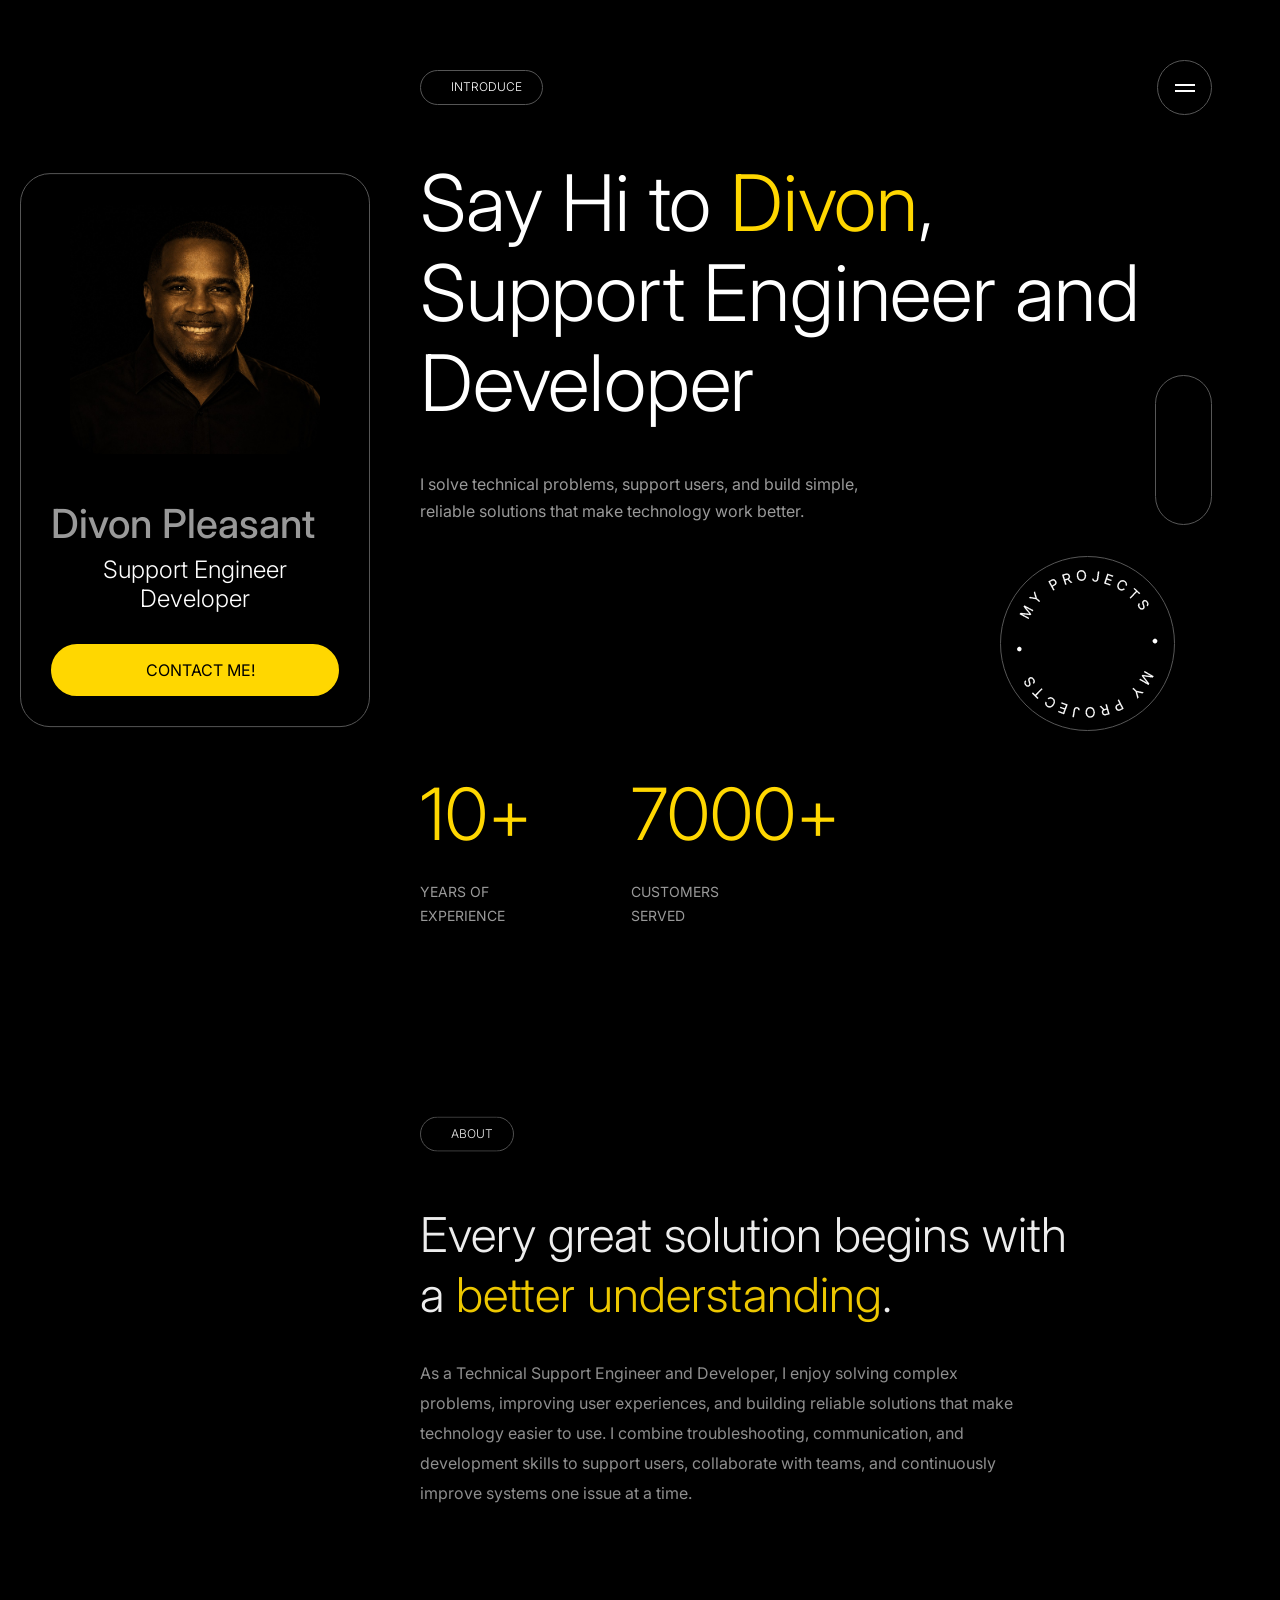
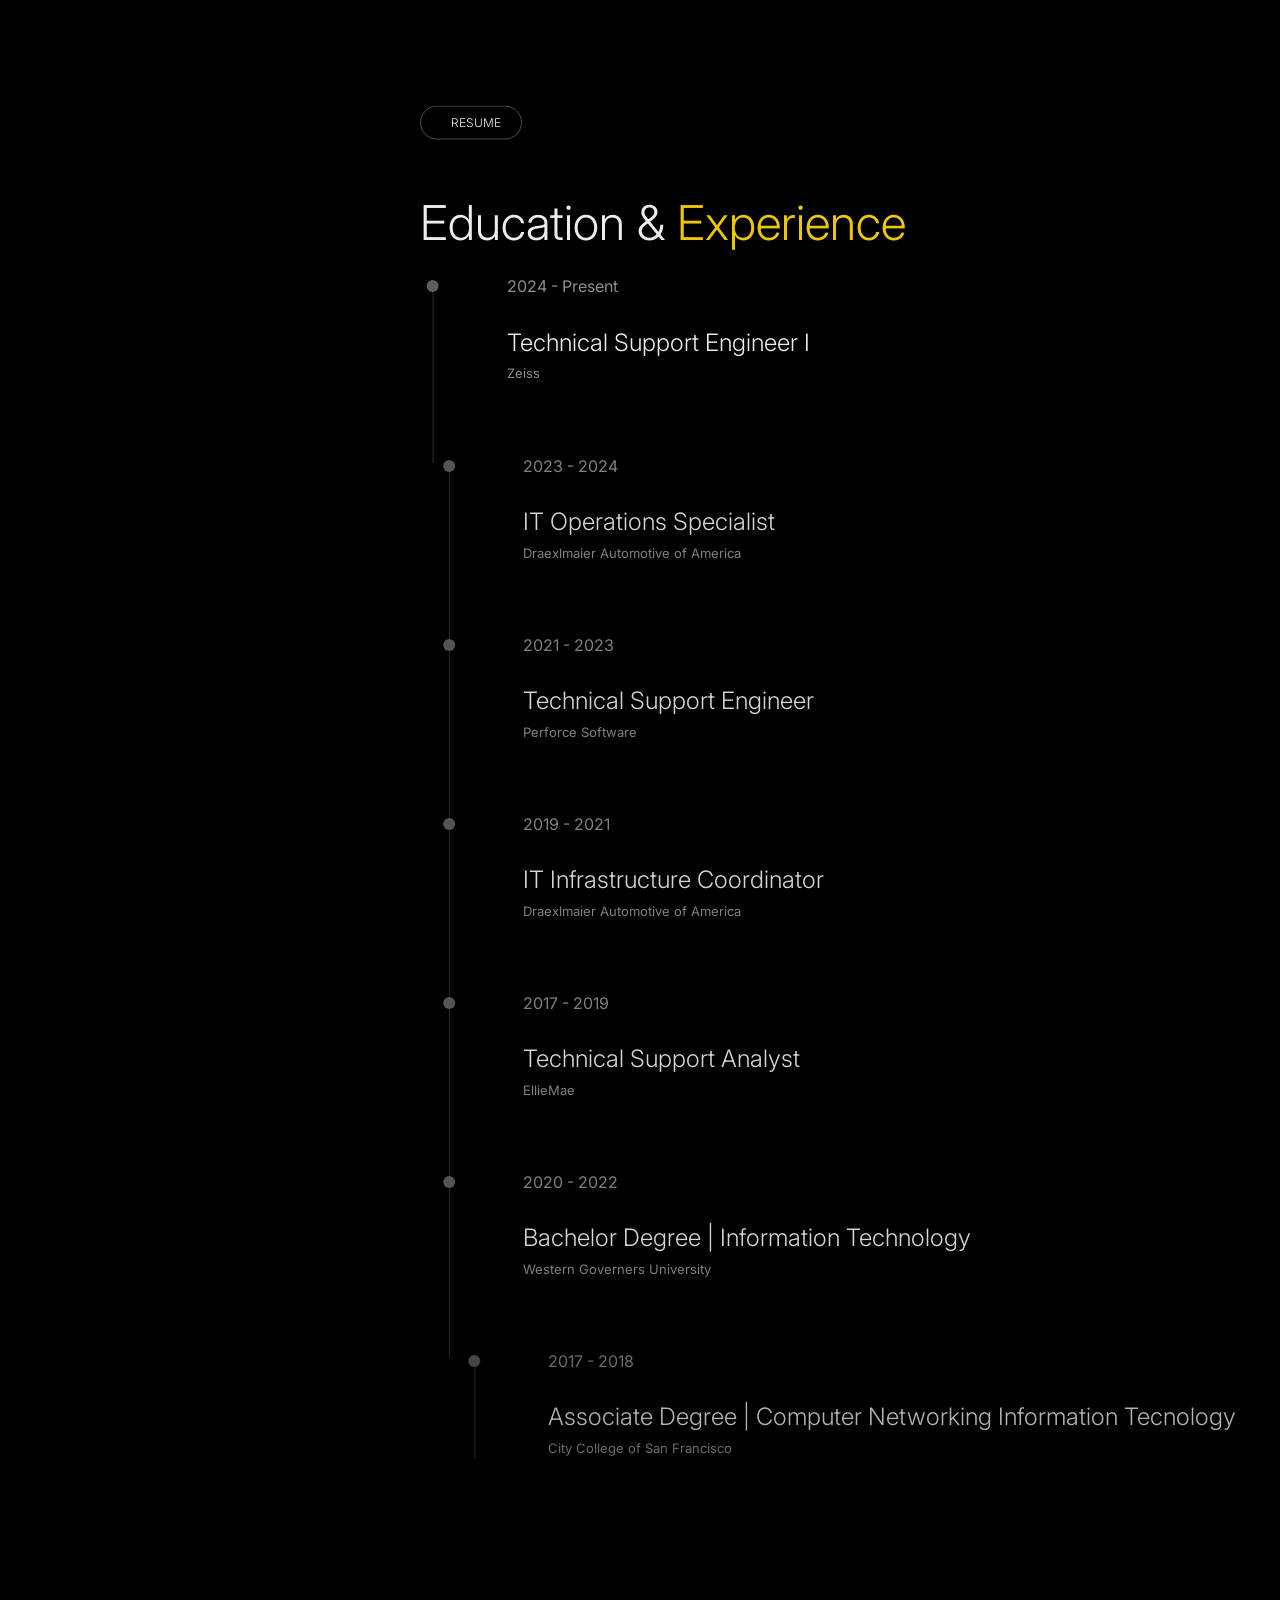
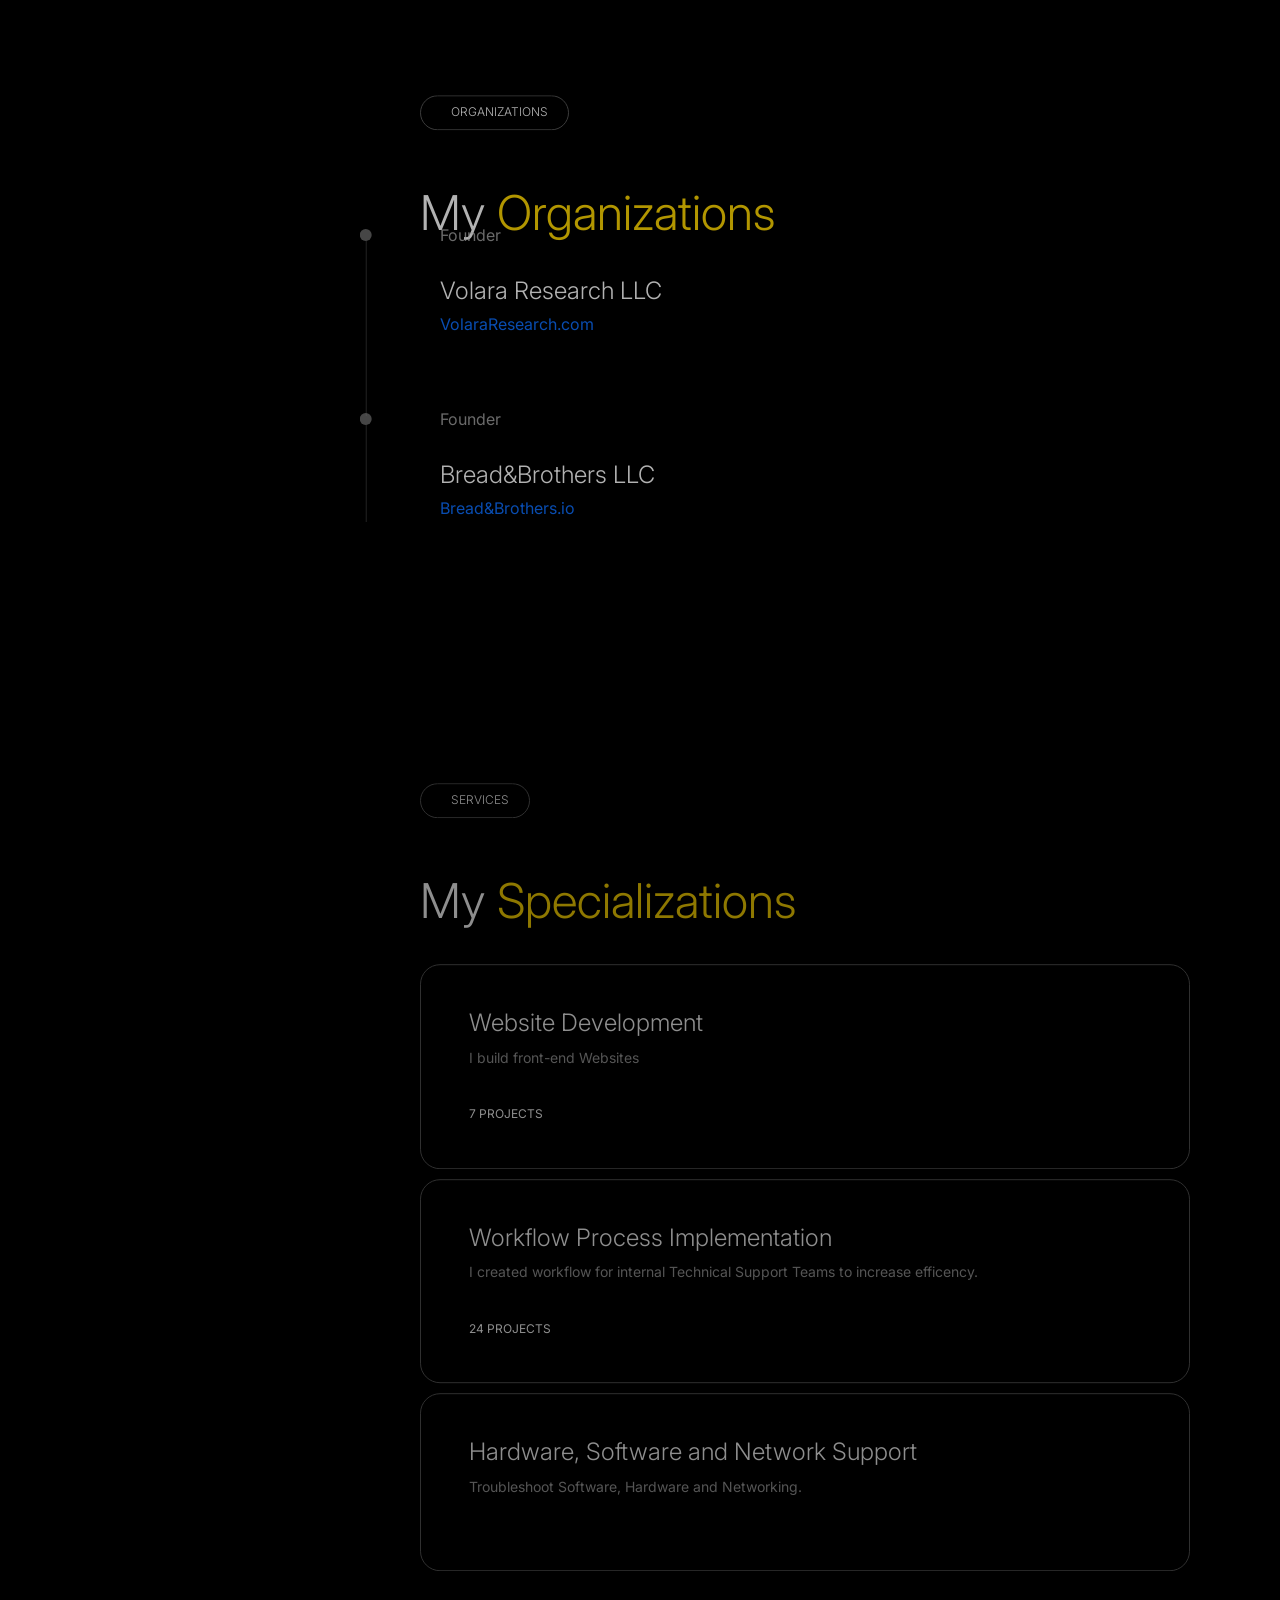
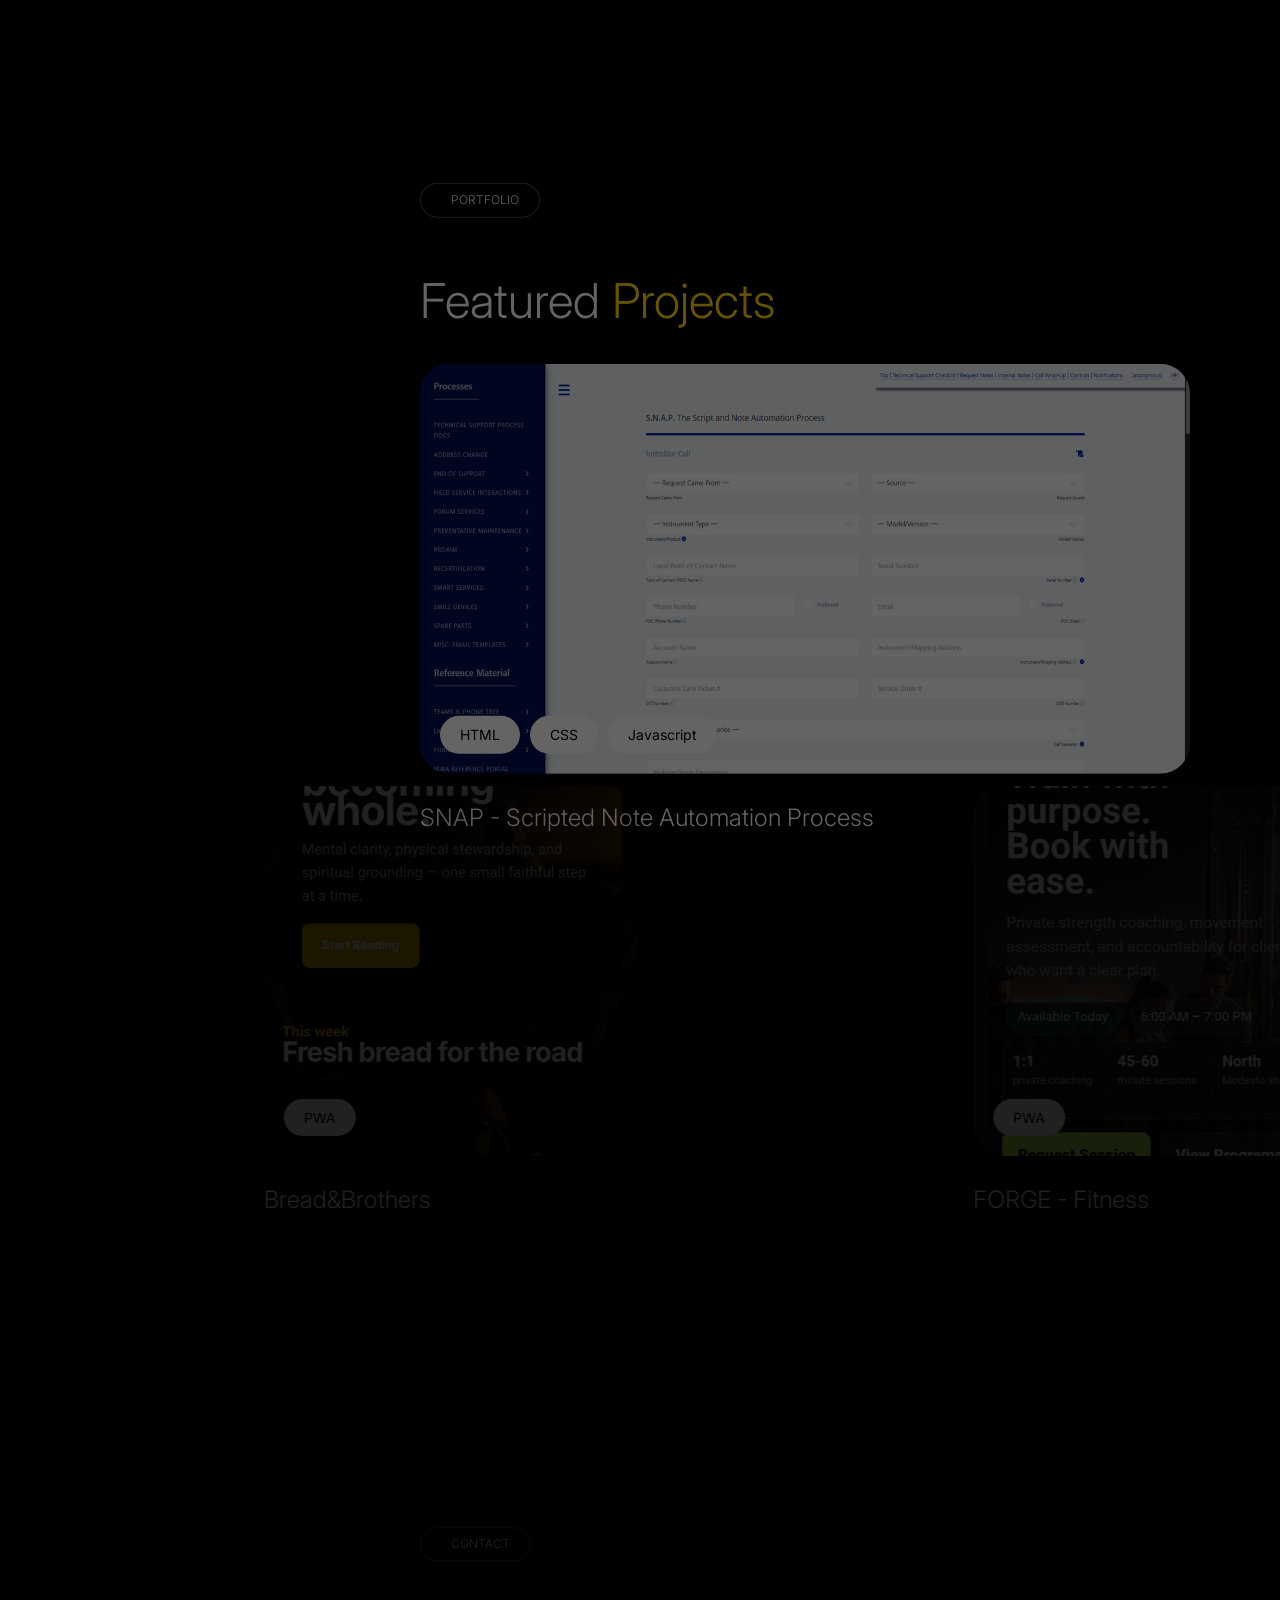
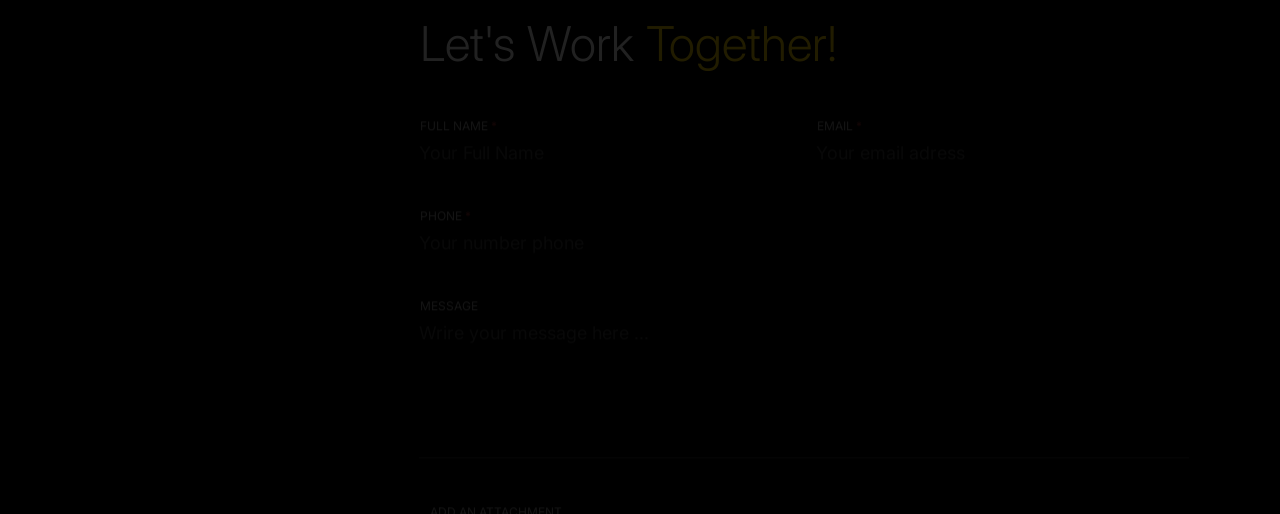
==== docs/index.html @ d5c80363 "intit2" ====
<!DOCTYPE html>
<html lang="en">
<head>
    <meta charset="UTF-8">
    <meta http-equiv="X-UA-Compatible" content="IE=edge">
    <meta name="viewport" content="width=device-width, initial-scale=1.0">
    <title>Divon Pleasant</title>

    <link rel="icon" type="image/x-icon" href="./assets/images/favicon.png">



    <!-- Font -->
    <link rel="preconnect" href="https://fonts.googleapis.com">
    <link rel="preconnect" href="https://fonts.gstatic.com" crossorigin>
    <link href="https://fonts.googleapis.com/css2?family=Inter:wght@100;200;300;400;500;600;700;800;900&display=swap" rel="stylesheet">

    <!-- Stylesheet -->
    <link rel="stylesheet" href="https://maxst.icons8.com/vue-static/landings/line-awesome/line-awesome/1.3.0/css/line-awesome.min.css">
    <link href="./assets/css/bootstrap.min.css" rel="stylesheet">
    <link rel="stylesheet" href="./assets/css/owl.carousel.min.css">
    <link rel="stylesheet" href="./assets/css/owl.theme.default.min.css">
    <link rel="stylesheet" href="./assets/css/animate.min.css">
    <link rel="stylesheet" href="./assets/css/smooth-scrollbar.css">
    <link rel="stylesheet" href="./assets/css/lightbox.min.css">

    <link rel="stylesheet" href="./assets/css/style.css">
    <link rel="stylesheet" href="./assets/css/responsive.css">

</head>
<body class="home1-page">

    <video class="body-overlay" muted autoplay loop>
        <source src="./assets/images/video1.mp4" type="video/mp4">
    </video>

    <!-- Preloader -->
    <div class="page-loader">
        <div class="bounceball"></div>
    </div>

    <span class="icon-menu">
        <span class="bar"></span>
        <span class="bar"></span>
    </span>

    <!-- Side Menu Bar -->
    <div class="responsive-sidebar-menu">
        <div class="overlay"></div>
        <div class="sidebar-menu-inner">
            <div class="menu-wrap">
                <p>Menu</p>
                <ul class="menu scroll-nav-responsive d-flex">
                    <li>
                        <a class="scroll-to" href="#home">
                            <i class="las la-home"></i> <span>Home</span>
                        </a>
                    </li>
                    <li>
                        <a class="scroll-to" href="#about">
                            <i class="lar la-user"></i> <span>About</span>
                        </a>
                    </li>
                    <li>
                        <a class="scroll-to" href="#resume">
                            <i class="las la-briefcase"></i> <span>Resume</span>
                        </a>
                    </li>
                    <li>
                        <a class="scroll-to" href="#services">
                            <i class="las la-stream"></i> <span>Services</span>
                        </a>
                    </li>
                    <!--
                    <li>
                        <a class="scroll-to" href="#skills">
                            <i class="las la-shapes"></i> <span>Skills</span>
                        </a>
                    </li>
                    -->
                    <li>
                        <a class="scroll-to" href="#portfolio">
                            <i class="las la-grip-vertical"></i> <span>Portfolios</span>
                        </a>
                    </li>
                    <!--
                    <li>
                        <a class="scroll-to" href="#testimonial">
                            <i class="lar la-comment"></i> <span>Testimonial</span>
                        </a>
                    </li>
                    -->
                    <li>
                        <a class="scroll-to" href="#contact">
                            <i class="las la-envelope"></i> <span>Contact</span>
                        </a>
                    </li>
                </ul>
            </div>
        </div>
    </div>

    <ul class="menu scroll-nav d-flex">
        <li>
            <a class="scroll-to" href="#home">
                <span>Home</span> <i class="las la-home"></i>
            </a>
        </li>
        <li>
            <a class="scroll-to" href="#about">
                <span>About</span> <i class="lar la-user"></i>
            </a>
        </li>
        <li>
            <a class="scroll-to" href="#resume">
                <span>Resume</span> <i class="las la-briefcase"></i>
            </a>
        </li>
        <li>
            <a class="scroll-to" href="#services">
                <span>Services</span> <i class="las la-stream"></i>
            </a>
        </li>
        <!--
        <li>
            <a class="scroll-to" href="#skills">
                <span>Skills</span> <i class="las la-shapes"></i>
            </a>
        </li>
        -->
        <li>
            <a class="scroll-to" href="#portfolio">
                <span>Portfolio</span> <i class="las la-grip-vertical"></i>
            </a>
        </li>
        <!--
        <li>
            <a class="scroll-to" href="#testimonial">
                <span>Testimonial</span> <i class="lar la-comment"></i>
            </a>
        </li>
        -->
        <li>
            <a class="scroll-to" href="#contact">
                <span>Contact</span> <i class="las la-envelope"></i>
            </a>
        </li>
    </ul>

    <div class="left-sidebar">
        <img class="me" src="./assets/images/propic.jpg" alt="Me">
        <h1 class="email">Divon Pleasant</h1>
        <h2 class="address">Support Engineer<br> Developer</h2>
        <a href="#contact" class="theme-btn">
            <i class="las la-envelope"></i> Contact Me!
        </a>
    </div>
    <!-- Main Section -->
    <main class="drake-main">
        <div id="smooth-wrapper">
            <div id="smooth-content">

                <div class="left-sidebar">
                    <img class="me" src="./assets/images/propic.jpg" alt="Me">
                    <h2 class="email">Divon Pleasant</h2>
                    <h2 class="address">Support Engineer & Developer</h2>
                    <a href="#contact" class="theme-btn">
                        <i class="las la-envelope"></i> Contact Me!
                    </a>
                </div>

                <!-- Hero Section -->
                <section class="hero-section page-section scroll-to-page" id="home">

                    <div class="custom-container">
                        <div class="hero-content content-width">
                            <div class="section-header">
                                <h4 class="subtitle scroll-animation" data-animation="fade_from_bottom">
                                    <i class="las la-home"></i> Introduce
                                </h4>
                                <h1 class="scroll-animation" data-animation="fade_from_bottom">Say Hi to <span>Divon</span>, Support Engineer and Developer</h1>
                            </div>
                            <p class="scroll-animation" data-animation="fade_from_bottom">I solve technical problems, support users, and build simple, reliable solutions that make technology work better.</p>
                            <a href="#portfolio" 
                                class="go-to-project-btn scroll-to scroll-animation" 
                                data-animation="rotate_up">
                                <img src="./assets/images/round-text.png" alt="Rounded Text">
                                <i class="las la-arrow-down"></i>
                            </a>
        
                            <div class="facts d-flex">
                                <div class="left scroll-animation" data-animation="fade_from_left">
                                    <h1>10+</h1>
                                    <p>Years of <br>Experience</p>
                                </div>
                                <div class="right scroll-animation" data-animation="fade_from_right">
                                    <h1>7000+</h1>
                                    <p>Customers <br>Served</p>
                                </div>
                            </div>
                        </div>
                    </div>
                </section>
        
                <!-- About Section -->
                <section class="about-area page-section scroll-to-page" id="about">
                    <div class="custom-container">
                        <div class="about-content content-width">
                            <div class="section-header">
                                <h4 class="subtitle scroll-animation" data-animation="fade_from_bottom">
                                    <i class="lar la-user"></i> About
                                </h4>
                                <h1 class="scroll-animation" data-animation="fade_from_bottom">Every great solution begins with <br> a <span>better understanding</span>.</h1>
                            </div>
                            <p class="scroll-animation" data-animation="fade_from_bottom">As a Technical Support Engineer and Developer, I enjoy solving complex problems, improving user experiences, and building reliable solutions that make technology easier to use.
                                 I combine troubleshooting, communication, and development skills to support users, collaborate with teams, and continuously improve systems one issue at a time.</p>
                        </div>
                    </div>
                </section>
        
                <!-- Resume Section -->
                <section class="resume-area page-section scroll-to-page" id="resume">
                    <div class="custom-container">
                        <div class="resume-content content-width">
                            <div class="section-header">
                                <h4 class="subtitle scroll-animation" data-animation="fade_from_bottom">
                                    <i class="las la-briefcase"></i> Resume
                                </h4>
                                <h1 class="scroll-animation" data-animation="fade_from_bottom">Education & <span>Experience</span></h1>
                            </div>
        
                            <div class="resume-timeline">
                                <div class="item scroll-animation" data-animation="fade_from_right">
                                    <span class="date">2024 - Present</span>
                                    <h2>Technical Support Engineer I</h2>
                                    <p>Zeiss</p>

                                </div>
                                <div class="item scroll-animation" data-animation="fade_from_right">
                                    <span class="date">2023 - 2024</span>
                                    <h2>IT Operations Specialist</h2>
                                    <p>Draexlmaier Automotive of America</p>
                                </div>
                                <div class="item scroll-animation" data-animation="fade_from_right">
                                    <span class="date">2021 - 2023</span>
                                    <h2>Technical Support Engineer</h2>
                                    <p>Perforce Software</p>
                                </div>
                                <div class="item scroll-animation" data-animation="fade_from_right">
                                    <span class="date">2019 - 2021</span>
                                    <h2>IT Infrastructure Coordinator</h2>
                                    <p>Draexlmaier Automotive of America</p>
                                </div>
                                <div class="item scroll-animation" data-animation="fade_from_right">
                                    <span class="date">2017 - 2019</span>
                                    <h2>Technical Support Analyst</h2>
                                    <p>EllieMae</p>
                                </div>
                                <div class="item scroll-animation" data-animation="fade_from_right">
                                    <span class="date">2020 - 2022</span>
                                    <h2>Bachelor Degree | Information Technology</h2>
                                    <p>Western Governers University</p>
                                </div>
                                 <div class="item scroll-animation" data-animation="fade_from_right">
                                    <span class="date">2017 - 2018</span>
                                    <h2>Associate Degree | Computer Networking Information Tecnology</h2>
                                    <p>City College of San Francisco</p>
                                </div>
                            </div>
        
                        </div>
                    </div>
                </section>

                <section class="resume-area page-section scroll-to-page" id="resume">
                    <div class="custom-container">
                        <div class="resume-content content-width">
                            <div class="section-header">
                                <h4 class="subtitle scroll-animation" data-animation="fade_from_bottom">
                                    <i class="las la-briefcase"></i> Organizations
                                </h4>
                                <h1 class="scroll-animation" data-animation="fade_from_bottom">My <span>Organizations</span></h1>
                            </div>
        
                            <div class="resume-timeline">
                                <div class="item scroll-animation" data-animation="fade_from_left">
                                    <span class="date">Founder</span>
                                    <h2>Volara Research LLC</h2>
                                    <a href="volararesearch.com">VolaraResearch.com</a>

                                </div>
                                <div class="item scroll-animation" data-animation="fade_from_left">
                                    <span class="date">Founder</span>
                                    <h2>Bread&Brothers LLC</h2>
                                    <a href="breadandbrothers.io">Bread&Brothers.io</a>
                                </div>
                            </div>
        
                        </div>
                    </div>
                </section>
        
                <!-- Services Section -->
                <section class="services-area page-section scroll-to-page" id="services">
                    <div class="custom-container">
                        <div class="services-content content-width">
                            <div class="section-header">
                                <h4 class="subtitle scroll-animation" data-animation="fade_from_bottom">
                                    <i class="las la-stream"></i> Services
                                </h4>
                                <h1 class="scroll-animation" data-animation="fade_from_bottom">My <span>Specializations</span></h1>
                            </div>
        
                            <div class="services-items">
                                <div class="service-item scroll-animation" data-animation="fade_from_bottom">
                                    <i class="las la-code"></i>
                                    <h2>Website Development</h2>
                                    <p>I build front-end Websites</p>
                                    <span class="projects">7 Projects</span>
                                </div>
                                <div class="service-item scroll-animation" data-animation="fade_from_bottom">
                                    <i class="las la-bezier-curve"></i>
                                    <h2>Workflow Process Implementation</h2>
                                    <p>I created workflow for internal Technical Support Teams to increase efficency.</p>
                                    <span class="projects">24 Projects</span>
                                </div>
                                <div class="service-item scroll-animation" data-animation="fade_from_bottom">
                                    <i class="las la-bezier-curve"></i>
                                    <h2>Hardware, Software and Network Support</h2>
                                    <p>Troubleshoot Software, Hardware and Networking.</p>
                                </div>
                            </div>
        
                        </div>
                    </div>
                </section>
        
                <!-- Skills Section -->
                 <!--
                <section class="skills-area page-section scroll-to-page" id="skills">
                    <div class="custom-container">
                        <div class="skills-content content-width">
                            <div class="section-header">
                                <h4 class="subtitle scroll-animation" data-animation="fade_from_bottom">
                                    <i class="las la-shapes"></i> my skills
                                </h4>
                                <h1 class="scroll-animation" data-animation="fade_from_bottom">My <span>Advantages</span></h1>
                            </div>
        
                            <div class="row skills text-center">
                                <div class="col-md-3 scroll-animation" data-animation="fade_from_left">
                                    <div class="skill">
                                        <div class="skill-inner">
                                            <img src="./assets/images/figma.png" alt="Figma">
                                            <h1 class="percent">92%</h1>
                                        </div>
                                        <p class="name">Figma</p>
                                    </div>
                                </div>
                                <div class="col-md-3 scroll-animation" data-animation="fade_from_bottom">
                                    <div class="skill">
                                        <div class="skill-inner">
                                            <img src="./assets/images/framer.png" alt="Framer">
                                            <h1 class="percent">85%</h1>
                                        </div>
                                        <p class="name">Framer</p>
                                    </div>
                                </div>
                                <div class="col-md-3 scroll-animation" data-animation="fade_from_top">
                                    <div class="skill">
                                        <div class="skill-inner">
                                            <img src="./assets/images/webflow.png" alt="Webflow">
                                            <h1 class="percent">80%</h1>
                                        </div>
                                        <p class="name">Webflow</p>
                                    </div>
                                </div>
                                <div class="col-md-3 scroll-animation" data-animation="fade_from_right">
                                    <div class="skill">
                                        <div class="skill-inner">
                                            <img src="./assets/images/react.png" alt="React">
                                            <h1 class="percent">90%</h1>
                                        </div>
                                        <p class="name">React</p>
                                    </div>
                                </div>
                                <div class="col-md-3 scroll-animation" data-animation="fade_from_left">
                                    <div class="skill">
                                        <div class="skill-inner">
                                            <img src="./assets/images/wordpress.png" alt="WordPress">
                                            <h1 class="percent">86%</h1>
                                        </div>
                                        <p class="name">WordPress</p>
                                    </div>
                                </div>
                                <div class="col-md-3 scroll-animation" data-animation="fade_from_bottom">
                                    <div class="skill">
                                        <div class="skill-inner">
                                            <img src="./assets/images/laravel.png" alt="Laravel/PHP">
                                            <h1 class="percent">70%</h1>
                                        </div>
                                        <p class="name">Laravel/PHP</p>
                                    </div>
                                </div>
                            </div>
        
                        </div>
                    </div>
                </section>

                -->
        
                <!-- Portfolio Section -->
                <section class="portfolio-area page-section scroll-to-page" id="portfolio">
                    <div class="custom-container">
                        <div class="portfolio-content content-width">
                            <div class="section-header">
                                <h4 class="subtitle scroll-animation" data-animation="fade_from_bottom">
                                    <i class="las la-grip-vertical"></i> portfolio
                                </h4>
                                <h1 class="scroll-animation" data-animation="fade_from_bottom">Featured <span>Projects</span></h1>
                            </div>
        
                            <div class="row portfolio-items">
                                <div class="col-md-12 scroll-animation" data-animation="fade_from_bottom">
                                    <div class="portfolio-item portfolio-full">
                                        <div class="portfolio-item-inner">
                                            <a href="./assets/images/portfolio1.jpg" data-lightbox="example-1">
                                                <img src="./assets/images/portfolio1.jpg" alt="Portfolio">
                                            </a>
        
                                            <ul class="portfolio-categories">
                                                <li>
                                                    <a href="">HTML</a>
                                                </li>
                                                <li>
                                                    <a href="">CSS</a>
                                                </li>
                                                <li>
                                                    <a href="">Javascript</a>
                                                </li>
                                            </ul>
                                        </div>
                                        <h2><a href="">SNAP - Scripted Note Automation Process</a></h2>
                                    </div>
                                </div>
        
                                <div class="col-md-6 scroll-animation" data-animation="fade_from_left">
                                    <div class="portfolio-item portfolio-half">
                                        <div class="portfolio-item-inner">
                                            <a href="./assets/images/portfolio2.jpg" data-lightbox="example-1">
                                                <img src="./assets/images/portfolio2.jpg" alt="Portfolio">
                                            </a>

                                            <img src="./assets/images/portfolio2.jpg" alt="Portfolio">
        
                                            <ul class="portfolio-categories">
                                                <li>
                                                    <a href="">PWA</a>
                                                </li>
                                            </ul>
                                        </div>
                                        <h2><a href="">Bread&Brothers</a></h2>
                                    </div>
                                </div>
        
                                <div class="col-md-6 scroll-animation" data-animation="fade_from_right">
                                    <div class="portfolio-item portfolio-half">
                                        <div class="portfolio-item-inner">
                                            <a href="./assets/images/portfolio3.jpg" data-lightbox="example-1">
                                                <img src="./assets/images/portfolio3.jpg" alt="Portfolio">
                                            </a>
        
                                            <ul class="portfolio-categories">
                                                <li>
                                                    <a href="">PWA</a>
                                                </li>
                                            </ul>
                                        </div>
                                        <h2><a href="">FORGE - Fitness</a></h2>
                                    </div>
                                </div>
        
                                
                            </div>
        
                        </div>
                    </div>
                </section>
                
                <!-- Testimonial Section -->
                 <!--
                <section class="testimonial-area page-section scroll-to-page" id="testimonial">
                    <div class="custom-container">
                        <div class="testimonial-content content-width">
                            <div class="section-header">
                                <h4 class="subtitle scroll-animation" data-animation="fade_from_bottom">
                                    <i class="lar la-comment"></i> testimonial
                                </h4>
                                <h1 class="scroll-animation" data-animation="fade_from_bottom">Trusted by <span>Hundered Clients</span></h1>
                            </div>
        
                            <div class="testimonial-slider-wrap scroll-animation" data-animation="fade_from_bottom">
                                <div class="owl-carousel testimonial-slider owl-theme">
                                    <div class="testimonial-item">
                                        <div class="testimonial-item-inner">
                                            <div class="author d-flex align-items-center">
                                                <img src="./assets/images/testimonial-1.jpg" alt="portfolio">
                                                <div class="right">
                                                    <h3>Paublo Dybala</h3>
                                                    <p class="designation">CEO of <span>IBM Global</span></p>
                                                </div>
                                            </div>
                                            <p>“Drake - A Developer with the creativity, professional and 
                                                master of code. Much more than what i'm expect. 
                                                High quality product & flexiable price. Recommended!.”</p>
        
                                            <a href="" class="project-btn">Project</a>
                                        </div>
                                    </div>
                                    <div class="testimonial-item">
                                        <div class="testimonial-item-inner">
                                            <div class="author d-flex align-items-center">
                                                <img src="./assets/images/testimonial-2.jpg" alt="portfolio">
                                                <div class="right">
                                                    <h3>Christina Morillo</h3>
                                                    <p class="designation">Product Management of <span>Invision App Inc</span></p>
                                                </div>
                                            </div>
                                            <p>“Drake was a real pleasure to work with and we look 
                                                forward to working with him again. He's definitely the kind of 
                                                designer that you can trust with any project from A-Z.”</p>
        
                                            <a href="" class="project-btn">Project</a>
                                        </div>
                                    </div>
                                    <div class="testimonial-item">
                                        <div class="testimonial-item-inner">
                                            <div class="author d-flex align-items-center">
                                                <img src="./assets/images/testimonial-3.jpg" alt="portfolio">
                                                <div class="right">
                                                    <h3>Phil Foden</h3>
                                                    <p class="designation">Director of <span>Envato LLC</span></p>
                                                </div>
                                            </div>
                                            <p>“Extremely profressional and fast service!. Drake is a master
                                                of code and he also very creative. We done 3 projects with
                                                him and certain will continue.”</p>
        
                                            <a href="" class="project-btn">Project</a>
                                        </div>
                                    </div>
                                </div>
                                <div class="testimonial-footer-nav">
                                    <div class="testimonial-nav d-flex align-items-center">
                                        <button class="prev"><i class="las la-angle-left"></i></button>
                                        <div id="testimonial-slide-count"></div>
                                        <button class="next"><i class="las la-angle-right"></i></button>
                                    </div>
                                </div>
                            </div>
        
                            <div class="clients-logos">
                                <h4 class="scroll-animation" data-animation="fade_from_bottom">work with 60+ brands worldwide</h4>
                                <div class="row align-items-center">
                                    <div class="col-md-3 scroll-animation" data-animation="fade_from_left">
                                        <img src="./assets/images/client-1.png" alt="client">
                                    </div>
                                    <div class="col-md-3 scroll-animation" data-animation="fade_from_bottom">
                                        <img src="./assets/images/client-2.png" alt="client">
                                    </div>
                                    <div class="col-md-3 scroll-animation" data-animation="fade_from_top">
                                        <img src="./assets/images/client-3.png" alt="client">
                                    </div>
                                    <div class="col-md-3 scroll-animation" data-animation="fade_from_right">
                                        <img src="./assets/images/client-4.png" alt="client">
                                    </div>
                                    <div class="col-md-3 scroll-animation" data-animation="fade_from_left">
                                        <img src="./assets/images/client-5.png" alt="client">
                                    </div>
                                    <div class="col-md-3 scroll-animation" data-animation="fade_from_bottom">
                                        <img src="./assets/images/client-6.png" alt="client">
                                    </div>
                                    <div class="col-md-3 scroll-animation" data-animation="fade_from_top">
                                        <img src="./assets/images/client-7.png" alt="client">
                                    </div>
                                    <div class="col-md-3 scroll-animation" data-animation="fade_from_right">
                                        <img src="./assets/images/client-8.png" alt="client">
                                    </div>
                                </div>
                            </div>
        
                        </div>
                    </div>
                </section>
        
                <!-- Pricing Section -->
                 <!--
                <section class="pricing-area page-section scroll-to-page" id="pricing">
                    <div class="custom-container">
                        <div class="pricing-content content-width">
                            <div class="section-header">
                                <h4 class="subtitle scroll-animation" data-animation="fade_from_bottom">
                                    <i class="las la-dollar-sign"></i> pricing
                                </h4>
                                <h1 class="scroll-animation" data-animation="fade_from_bottom">My <span>Pricing</span></h1>
                            </div>
        
                            <div class="pricing-table-items">
                                <div class="row">
                                    <div class="col-md-6 scroll-animation" data-animation="fade_from_left">
                                        <div class="pricing-table">
                                            <div class="pricing-table-header">
                                                <div class="top d-flex justify-content-between align-items-start">
                                                    <h4>basic</h4>
                                                    <p class="text-right">Have design ready to build?<br>
                                                        or small budget</p>
                                                </div>
                                                <h1>$69 <span>/ hour</span></h1>
                                            </div>
                                            <ul class="feature-lists">
                                                <li>Need your wireframe</li>
                                                <li>Design with Figma, Framer</li>
                                                <li>Implement with Webflow, React, WordPress, Laravel/PHP</li>
                                                <li>Remote/Online</li>
                                                <li>Work in business days, no weekend.</li>
                                                <li>Support 6 months</li>
                                            </ul>
                                            <a href="" class="theme-btn">pick this package</a>
                                        </div>
                                    </div>
                                    <div class="col-md-6 scroll-animation" data-animation="fade_from_right">
                                        <div class="pricing-table">
                                            <div class="pricing-table-header">
                                                <div class="top d-flex justify-content-between align-items-start">
                                                    <h4>premium</h4>
                                                    <p class="text-right">Not have any design?<br>
                                                        Leave its for me</p>
                                                </div>
                                                <h1>$129 <span>/ hour</span></h1>
                                            </div>
                                            <ul class="feature-lists">
                                                <li>Don't need wireframe or anything</li>
                                                <li>Design with Figma, Framer from scratch</li>
                                                <li>Implement with Webflow, React, WordPress, Laravel/PHP</li>
                                                <li>Remote/Online</li>
                                                <li>Work with both weekend</li>
                                                <li>Support 12 months</li>
                                                <li>Your project alway be priority</li>
                                                <li>Customer care gifts</li>
                                            </ul>
                                            <a href="" class="theme-btn">pick this package</a>
                                        </div>
                                    </div>
                                </div>
                                <p class="info scroll-animation" data-animation="fade_from_bottom">
                                    Don't find any package match with your plan!<br>
                                    Want to setup a new tailor-made package for only you?. <a href="">Contact Us</a>
                                </p>
                            </div>
        
                        </div>
                    </div>
                </section>
                -->
                <!-- Contact Section -->
                <section class="contact-area page-section scroll-content" id="contact">
                    <div class="custom-container">
                        <div class="contact-content content-width">
                            <div class="section-header">
                                <h4 class="subtitle scroll-animation" data-animation="fade_from_bottom">
                                    <i class="las la-dollar-sign"></i> contact
                                </h4>
                                <h1 class="scroll-animation" data-animation="fade_from_bottom">Let's Work <span>Together!</span></h1>
                            </div>
                            <p id="required-msg">* Marked fields are required to fill.</p>

                            <form class="contact-form scroll-animation" data-animation="fade_from_bottom" method="POST" action="mailer.php">
                                <div class="alert alert-success messenger-box-contact__msg" style="display: none" role="alert">
                                    Your message was sent successfully.
                                </div>
                                <div class="row">
                                    <div class="col-md-6">
                                        <div class="input-group">
                                            <label for="full-name">full Name <sup>*</sup></label>
                                            <input type="text" name="full-name" id="full-name" placeholder="Your Full Name">
                                        </div>
                                    </div>
                                    <div class="col-md-6">
                                        <div class="input-group">
                                            <label for="email">Email <sup>*</sup></label>
                                            <input type="email" name="email" id="email" placeholder="Your email adress">
                                        </div>
                                    </div>
                                    <div class="col-md-6">
                                        <div class="input-group">
                                            <label for="phone-number">phone <sup>*</sup></label>
                                            <input type="text" name="phone-number" id="phone-number" placeholder="Your number phone">
                                        </div>
                                    </div>
                                    <div class="col-md-12">
                                        <div class="input-group">
                                            <label for="message">message</label>
                                            <textarea name="message" id="message" placeholder="Wrire your message here ..."></textarea>
                                        </div>
                                    </div>
                                    <div class="col-md-12">
                                        <div class="input-group upload-attachment">
                                            <div>
                                                <label for="upload-attachment">
                                                    <i class="las la-cloud-upload-alt"></i> add an attachment
                                                    <input type="file" name="file" id="upload-attachment">
                                                </label>
                                                
                                            </div>
                                            
                                        </div>
                                    </div>
                                    <div class="col-md-12">
                                        <div class="input-group submit-btn-wrap">
                                            <button class="theme-btn" name="submit" type="submit" id="submit-form">send message</button>
                                        </div>
                                    </div>
                                </div>
                            </form>

                        </div>
                    </div>
                </section>
            </div>
        </div>
    </main>
    

    <script src="./assets/js/jquery.js"></script>
    <script src="./assets/js/bootstrap.bundle.min.js"></script>
    <script src="./assets/js/owl.carousel.js"></script>
    <script src="./assets/js/gsap.min.js"></script>
    <script src="./assets/js/ScrollTrigger.min.js"></script>
    <script src="./assets/js/ScrollToPlugin.min.js"></script>
    <script src="./assets/js/lightbox.min.js"></script>
    
    <script src="./assets/js/main.js"></script>
    <script src="./assets/js/ajax-form.js"></script>
</body>
</html>
---- docs/assets/css/smooth-scrollbar.css ----
scrollbar,[scrollbar],[data-scrollbar]{display:block;position:relative;overflow:scroll}scrollbar .scroll-content,[scrollbar] .scroll-content,[data-scrollbar] .scroll-content{-webkit-transform:translate3d(0,0,0);transform:translate3d(0,0,0);will-change:transform}scrollbar.scrolling .scroll-content,[scrollbar].scrolling .scroll-content,[data-scrollbar].scrolling .scroll-content{pointer-events:none}scrollbar.scrolling .scroll-content .scroll-content,[scrollbar].scrolling .scroll-content .scroll-content,[data-scrollbar].scrolling .scroll-content .scroll-content{pointer-events:auto}scrollbar .scrollbar-track,[scrollbar] .scrollbar-track,[data-scrollbar] .scrollbar-track{position:absolute;opacity:0;z-index:1;-webkit-transition:opacity .5s 1s ease-out,background .5s ease-out;transition:opacity .5s 1s ease-out,background .5s ease-out;background:0 0}scrollbar .scrollbar-track.show,[scrollbar] .scrollbar-track.show,[data-scrollbar] .scrollbar-track.show,scrollbar .scrollbar-track:hover,[scrollbar] .scrollbar-track:hover,[data-scrollbar] .scrollbar-track:hover{opacity:1;-webkit-transition-delay:0s;transition-delay:0s}scrollbar .scrollbar-track:hover,[scrollbar] .scrollbar-track:hover,[data-scrollbar] .scrollbar-track:hover{background:rgba(222,222,222,.75)}scrollbar .scrollbar-track-x,[scrollbar] .scrollbar-track-x,[data-scrollbar] .scrollbar-track-x{bottom:0;left:0;width:100%;height:8px}scrollbar .scrollbar-track-y,[scrollbar] .scrollbar-track-y,[data-scrollbar] .scrollbar-track-y{top:0;right:0;width:8px;height:100%}scrollbar .scrollbar-thumb,[scrollbar] .scrollbar-thumb,[data-scrollbar] .scrollbar-thumb{position:absolute;top:0;left:0;width:8px;height:8px;background:rgba(0,0,0,.5);border-radius:4px}
---- docs/assets/css/style.css ----
/* 
    -- Table of Content --

    * 01 - Menu
    * 02 - Responsive Sidebar Menu
    * 03 - Global Color
    * 04 - Header
    * 05 - Section Header
    * 06 - Left Sidebar
    * 07 - Hero Section
    * 08 - Home 3
    * 09 - Home 5
    * 10 - About
    * 11 - Resume
    * 12 - Services
    * 13 - Skills
    * 14 - Portfolio
    * 15 - Testimonial
    * 16 - Client
    * 17 - Pricing Table
    * 18 - Contact
    * 19 - Breadcrumb
    * 20 - Blog items
    * 21 - Blog Style 2
    * 22 - Blog Details
    * 23 - Comment
    * 24 - Comment Form
    * 25 - Footer
    * @Keyframe

*/
:root {
    --primary_color: #FFD700;
}
*,*::before,*::after {
    margin: 0;
    padding: 0;
    box-sizing: border-box;
}

body {
    font-family: 'Inter', sans-serif;
    font-size: 16px;
    scroll-behavior: smooth;
    color: #999999;
    background: #1f1f1f;
    line-height: 1.7;
    overflow-x: hidden;
    height: 100vh;
}
.bg-white {
    background: #fff;
}
img {
    max-width: 100%;
}
a {
    text-decoration: none;
}
.text-right {
    text-align: right;
}
ul {
    list-style: none;
    margin: 0;
    padding: 0;
}
.content-width {
    max-width: 770px;
    width: 100%;
    margin-left: auto;
}
.content-width1 {
    max-width: 1100px;
    width: 100%;
    margin-left: auto;
}
.theme-btn {
    background: var(--primary_color);
    color: #000000;
    display: block;
    text-align: center;
    padding: 11px 58px 10px 58px;
    display: inline-flex;
    align-items: center;
    border-radius: 30px;
    justify-content: center;
    text-transform: uppercase;
    border: none;
    transition: .3s;
    cursor: pointer;
    border: 2px solid var(--primary_color);
}
.theme-btn i {
    font-size: 24px;
    margin-right: 10px;
    display: block;
    margin-bottom: 3px;
}
.theme-btn:hover {
    background: none;
    color: var(--primary_color);
}
.custom-container {
    max-width: 1130px;
    padding: 0 15px;
    margin: auto;
}
.subtitle {
    font-size: 12px;
    color: #ffffff;
    text-transform: uppercase;
    font-weight: 300;
    margin: 0;
    border: 1px solid #565656;
    padding: 9px 20px;
    border-radius: 30px;
    margin-bottom: 53px;
    display: inline-flex;
    align-items: center;
}
.subtitle i {
    margin-bottom: 1px;
    font-size: 14px;
    margin-right: 10px;
}

.page-loader {
    position: fixed;
    left: 0;
    top: 0;
    width: 100%;
    height: 100%;
    z-index: 10000;
    background: #000;
    display: flex;
    align-items: center;
    justify-content: center;
}
.page-loader .bounceball {
    position: relative;
    display: inline-block;
    height: 37px;
    width: 15px;
}
.page-loader .bounceball:before {
    position: absolute;
    content: '';
    display: block;
    top: 0;
    width: 15px;
    height: 15px;
    border-radius: 50%;
    background-color: #fff;
    transform-origin: 50%;
    animation: bounceLoader 500ms alternate infinite ease;
}


/* Icon Menu */
.icon-menu {
    position: absolute;
    right: 68px;
    top: 60px;
    width: 55px;
    height: 55px;
    border-radius: 50%;
    display: flex;
    flex-direction: column;
    border: 1px solid #575757;
    align-items: center;
    justify-content: center;
    gap: 4px;
    cursor: pointer;
    transition: .3s;
    background: #1f1f1f;
    z-index: 99;
}
.icon-menu span {
    width: 20px;
    display: block;
    height: 2px;
    background: #fff;
    transition: .3s;
}
.icon-menu:hover {
    border-color: var(--primary_color);
}
.icon-menu:hover span {
    background: var(--primary_color);
}


#scroll-section {
    /* overflow-x: hidden !important;
    overflow-y: auto !important; */
    /* width: 100%; */
    /* height: 100%; */
    /* height: 100vh; */
}
.scroll-content {
    /* transform: translate(0) !important; */
}
main.drake-main {
    /* inset: 0px;
    width: 100%;
    height: 100vh;
    position: fixed; */
    /* overflow: hidden; */
}
.page-section {
    overflow: hidden;
}


/* 01 - Menu */
.menu {
    flex-direction: column;
    border: 1px solid #575757;
    border-radius: 30px;
    position: fixed;
    right: 68px;
    top: 322px;
    /* width: 55px; */
    text-align: center;
    gap: 20px;
    padding: 24px 0;
    background: #1f1f1f;
    z-index: 20;
}
.menu li .scroll-to,
.menu li a {
    display: block;
    position: relative;
    /* padding: 10px 10px; */
    width: 55px;
    transition: .3s;
    color: #999999;
    cursor: pointer;
}
.menu li a.active,
.menu li a:hover,
.menu li .scroll-to.active,
.menu li .scroll-to:hover {
    color: var(--primary_color);
}
.menu li .scroll-to:hover span,
.menu li a:hover span {
    opacity: 1;
    visibility: visible;
}
.menu li .scroll-to i,
.menu li a i {
    font-size: 20px;
    display: block;
}
.menu li .scroll-to span,
.menu li a span {
    position: absolute;
    transition: .3s;
    font-size: 12px;
    background: #404042;
    right: 100%;
    color: #fff;
    display: block;
    padding: 3px 8px;
    border-radius: 5px;
    visibility: hidden;
    opacity: 0;
}
.menu li .scroll-to span::before,
.menu li a span::before {
    content: '';
    width: 10px;
    height: 10px;
    background: #404042;
    position: absolute;
    right: -3px;
    top: 50%;
    transform: rotate(54deg) skew(-8deg, -39deg);
    margin-top: -5px;
    z-index: -1;
}

/* 02 - Responsive Sidebar Menu */
.responsive-sidebar-menu {
    position: fixed;
    left: 0;
    top: 0;
    width: 100%;
    height: 100%;
    z-index: 99;
    opacity: 0;
    visibility: hidden;
    transition: .2s;
}
.responsive-sidebar-menu.active {
    opacity: 1;
    visibility: visible;
}
.global-color .inner .overlay,
.responsive-sidebar-menu .overlay {
    position: absolute;
    left: 0;
    top: 0;
    width: 100%;
    height: 100%;
    z-index: -1;
    background: #565656;
    opacity: 0.5;
}
.responsive-sidebar-menu .sidebar-menu-inner {
    max-width: 345px;
    width: 100%;
    margin-left: auto;
    background: #191919;
    height: 100%;
    overflow-x: hidden;
    padding-top: 50px;
    margin-right: -250px;
    transition: .3s;
}
.responsive-sidebar-menu.active .sidebar-menu-inner {
    margin-right: 0;
}
.responsive-sidebar-menu .sidebar-menu-inner .menu-wrap {
    width: 46%;
    margin: auto;
}
.responsive-sidebar-menu .sidebar-menu-inner .menu-wrap p {
    font-size: 18px;
}
.responsive-sidebar-menu .sidebar-menu-inner .menu-wrap .menu {
    position: relative;
    right: auto;
    left: 0;
    top: 0;
    transform: translateY(0);
    background: none;
    border-radius: 0;
    border: none;
    margin-bottom: 30px;
}
.responsive-sidebar-menu .sidebar-menu-inner .menu-wrap .menu li a {
    display: flex;
    align-items: center;
    gap: 10px;
}
.responsive-sidebar-menu .sidebar-menu-inner .menu-wrap .menu li a:hover span {
    color: #fff;
}
.responsive-sidebar-menu .sidebar-menu-inner .menu-wrap .menu li a i {
    margin-bottom: 2px;
}
.responsive-sidebar-menu .sidebar-menu-inner .menu-wrap .menu li a span {
    position: relative;
    right: 0;
    opacity: 1;
    visibility: visible;
    color: #999999;
    background: none;
    margin: 0;
    padding: 0;
    border-radius: 0;
}
.responsive-sidebar-menu .sidebar-menu-inner .menu-wrap .menu li a span::before {
    display: none
}
.responsive-sidebar-menu .sidebar-menu-inner .menu-wrap .menu li a.active span {
    color: #fff;
}
.responsive-sidebar-menu .sidebar-menu-inner .global-color-option,
.responsive-sidebar-menu .sidebar-menu-inner .sidebar-social {
    width: 46%;
    margin: auto;
}
.responsive-sidebar-menu .sidebar-menu-inner .sidebar-social ul {
    gap: 15px;
}
.responsive-sidebar-menu .sidebar-menu-inner .sidebar-social ul li a {
    color: #999999;
    transition: .3s;
    font-size: 16px;
}
.responsive-sidebar-menu .sidebar-menu-inner .sidebar-social ul li a:hover {
    color: var(--primary_color);
}

/* 03 - Global Color */
.global-color {
    position: fixed;
    left: 0;
    top: 50px;
    z-index: 100;
}
.global-color .inner {
    position: fixed;
    left: 0;
    top: 0;
    width: 100%;
    height: 100%;
    z-index: 99;
    opacity: 0;
    visibility: hidden;
    transition: .2s;
}
.global-color.active .inner {
    opacity: 1;
    visibility: visible;
}
.global-color .setting-toggle {
    width: 40px;
    height: 40px;
    display: flex;
    align-items: center;
    justify-content: center;
    font-size: 20px;
    cursor: pointer;
    background: #1f1f1f;
}
.global-color .inner .global-color-option .close-settings {
    position: absolute;
    right: 20px;
    top: 20px;
    color: #fff;
    font-size: 20px;
}
.global-color .inner .global-color-option .global-color-option-inner p {
    text-transform: uppercase;
    font-size: 13px;
    color: #fff;
    line-height: 1.2;
    margin-bottom: 25px;
}
.global-color .inner .global-color-option .global-color-option-inner .themes {
    display: flex;
    flex-wrap: wrap;
    padding-top: 30px;
}
.global-color .inner .global-color-option .global-color-option-inner .themes li {
    margin-right: 80px;
    margin-bottom: 55px;
}
.global-color .inner .global-color-option .global-color-option-inner .themes li a {
    font-size: 14px;
    color: #fff;
    font-weight: 500;
    display: block;
    line-height: 1.2;
    position: relative;
}
.global-color .inner .global-color-option .global-color-option-inner .themes li a::before {
    content: '';
    width: 100%;
    height: 1px;
    background: #fff;
    position: absolute;
    left: 0;
    top: 50%;
    opacity: 0;
    transition: .3s;
}
.global-color .inner .global-color-option .global-color-option-inner .themes li a:hover::before,
.global-color .inner .global-color-option .global-color-option-inner .themes li.active a::before {
    opacity: 1;
}
.global-color .inner .global-color-option {
    max-width: 1043px;
    width: 100%;
    margin-left: auto;
    background: #191919;
    height: 100%;
    overflow-x: hidden;
    padding-top: 50px;
    margin-right: -400px;
    transition: .4s;
    padding: 134px;
}
.global-color .inner .global-color-option h2 {
    color: #fff;
    font-weight: 200;
    font-size: 34px;
    line-height: 1.2;
    margin-bottom: 80px;
}
.global-color.active .inner .global-color-option {
    margin-right: 0;
}
.global-color .global-color-option .color-boxed {
    display: flex;
    align-items: center;
    flex-wrap: wrap;
    gap: 26px;
    margin-bottom: 105px;
    padding-top: 30px;
}
.global-color .global-color-option .color-boxed a {
    display: block;
    width: 30px;
    height: 30px;
    border-radius: 50%;
    position: relative;
    background: #28e98c;
}
.global-color .global-color-option .color-boxed a::before {
    content: '';
    border: 1px solid #fff;
    position: absolute;
    border-radius: 50%;
    width: calc(100% + 10px);
    height: calc(100% + 10px);
    left: 50%;
    top: 50%;
    transform: translate(-50%, -50%);
    opacity: 0;
    transition: .3s;
}
.global-color .global-color-option .color-boxed a::after {
    content: '';
    position: absolute;
    border: none;
    transform: translate(-50%, -50%);
    width: 4px;
    height: 4px;
    left: 50%;
    top: 50%;
    background: #fff;
    border-radius: 50%;
    opacity: 0;
}
.global-color .global-color-option .color-boxed a.clr-active::after,
.global-color .global-color-option .color-boxed a:hover::after,
.global-color .global-color-option .color-boxed a:hover::before,
.global-color .global-color-option .color-boxed a.clr-active::before {
    opacity: 1;
}
.global-color .global-color-option .color-boxed a:nth-child(2) {
    background: #e4af12;
}
.global-color .global-color-option .color-boxed a:nth-child(3) {
    background: #fe6f1d;
}
.global-color .global-color-option .color-boxed a:nth-child(4) {
    background: #14c5fd;
}
.global-color .global-color-option .color-boxed a:nth-child(5) {
    background: #c0c0c0;
}
.global-color .global-color-option .color-boxed a:nth-child(6) {
    background: #1338f3;
}
.global-color .global-color-option .color-boxed a:nth-child(7) {
    background: #f31313;
}
.global-color .global-color-option .color-boxed a:nth-child(8) {
    background: #ff99cc;
}
.global-color .global-color-option .color-boxed a:nth-child(9) {
    background: #cceb00;
}
.global-color .global-color-option .color-boxed a i {
    font-size: 14px;
}


/* 04 - Header */
.header-area {
    background: #1f1f1f;
    position: sticky;
    top: 0;
    z-index: 100;
    padding: 25px 0;
}
.header-area .logo {
    display: block;
}
.header-area .logo img {
    display: block;
}
.header-area nav {
    transition: .3s;
}
.header-area nav .nav-menu {
    gap: 25px;
    display: flex;
}
.header-area nav .nav-menu li {
    position: relative;
}
.header-area nav .nav-menu li .toggle-sub-dropdown,
.header-area nav .nav-menu li .toggle-dropdown {
    display: none;
    width: 35px;
    text-align: center;
}
.header-area nav .nav-menu li .dropdown {
    position: absolute;
    left: 0;
    width: 200px;
    background: #000;
    box-shadow: 1px 6px 20px rgb(0 0 0 / 20%);
    transition: .3s;
    opacity: 0;
    visibility: hidden;
    padding: 5px 0;
}
.header-area nav .nav-menu li .dropdown li a {
    padding: 8px 15px;
    line-height: 1.2;
}
.header-area nav .nav-menu li:hover > .dropdown {
    opacity: 1;
    visibility: visible;
}
.header-area nav .nav-menu li .dropdown li .dropdown {
    left: 100%;
    top: 0;
}
.header-area nav .nav-menu li a {
    color: #fff;
    display: block;
    transition: .3s;
    padding: 8px 0;
}
.header-area nav .nav-menu li a:hover {
    color: var(--primary_color);
}
.header-area .header-right .show-menu-toggle {
    display: none;
    width: 40px;
    height: 40px;
    border-radius: 4px;
    align-items: center;
    justify-content: center;
    font-size: 20px;
    cursor: pointer;
    color: #fff;
    border: 1px solid rgb(255 255 255 / 30%);
    margin-left: auto;
}
.header-area nav .close-menu {
    display: none;
    cursor: pointer;
    position: absolute;
    right: 30px;
    top: 30px;
    font-size: 25px;
    cursor: pointer;
    color: #fff;
}


/* 05 - Section Header */
.section-header h1 {
    font-size: 48px;
    line-height: 60px;
    color: #fff;
    font-weight: 300;
    margin-bottom: 33px;
}
.section-header h1 span {
    color: var(--primary_color);
}


/* 06 - Left Sidebar */
.left-sidebar {
    max-width: 485px;
    width: 100%;
    border-radius: 30px;
    border: 1px solid #565656;
    position: fixed;
    left: 20px;
    top: 50%;
    transform: translateY(-50%);
    padding: 50px;
    z-index: 10;
}
.drake-main .left-sidebar {
    display: none;
}
.left-sidebar > img.me {
    border-radius: 30px;
    display: block;
    margin-bottom: 56px;
}
.left-sidebar .sidebar-header {
    margin-bottom: 65px;
}
.left-sidebar .sidebar-header .designation {
    max-width: 110px;
    text-align: right;
    color: #fff;
    font-size: 14px;
    font-weight: 400;
}
.left-sidebar h2 {
    font-size: 24px;
    color: #fff;
    text-align: center;
    font-weight: 300;
}
.left-sidebar .address {
    margin-bottom: 30px;
}
.left-sidebar .copyright {
    font-size: 14px;
    text-align: center;
    margin-bottom: 45px;
}
.left-sidebar .social-profile {
    gap: 8px;
    margin-bottom: 118px;
}
.left-sidebar .social-profile li a {
    display: block;
    width: 50px;
    height: 50px;
    line-height: 46px;
    text-align: center;
    border: 2px solid #565656;
    border-radius: 50%;
    color: #999999;
    font-size: 20px;
    transition: .3s;
}
.left-sidebar .social-profile li a:hover {
    color: var(--primary_color);
    border-color: var(--primary_color);
}
.left-sidebar .theme-btn {
    width: 100%;
}



/* 07 - Hero Section */
.hero-section {
    padding: 68px 0;
    position: relative;
    overflow: hidden;
}
.hero-section .hero-content {
    position: relative;
    z-index: 3;
}
.hero-section .hero-content h1 {
    font-size: 78px;
    letter-spacing: -0.2px;
    line-height: 90px;
    margin-bottom: 43px;
    font-weight: 300;
}
.hero-section .hero-content h1 span {
    color: var(--primary_color);
}
.hero-section .hero-content > p {
    max-width: 480px;
    margin-bottom: 31px;
}
.hero-section .hero-content .go-to-project-btn {
    width: 175px;
    height: 175px;
    display: flex;
    align-items: center;
    justify-content: center;
    margin-left: auto;
    border-radius: 50%;
    border: 1px solid #575757;
    position: relative;
    overflow: hidden;
    margin-right: 15px;
}
.hero-section .hero-content .go-to-project-btn img {
    display: block;
    animation: rotating 6s infinite linear;
}
.hero-section .hero-content .go-to-project-btn i {
    position: absolute;
    color: #fff;
    font-size: 40px;
    display: block;
}
.hero-section .hero-content .facts {
    gap: 100px;
    margin-top: 55px;
}
.hero-section .hero-content .facts h1 {
    font-size: 72px;
    color: var(--primary_color);
    line-height: 56px;
    margin-bottom: 38px;
}
.hero-section .hero-content .facts p {
    font-size: 14px;
    line-height: 24px;
    text-transform: uppercase;
}

/* 08 - Home 3 */
.home1-page,
.home5-page,
.home6-page {
    background: #000;
}
.home-3 {
    overflow: hidden;
}
.home-3:before {
    content: '';
    background: #000;
    position: absolute;
    left: 0;
    top: 0;
    width: 100%;
    height: 100%;
    z-index: 1;
    opacity: 0.6;
}
.home1-page .menu,
.home5-page .menu,
.home6-page .menu,

.home1-page .icon-menu,
.home5-page .icon-menu,
.home6-page .icon-menu {
    background: #000000;
}
/* 09 - Home 5 */
body .body-overlay {
    position: fixed;
    left: 0;
    top: 0;
    width: 100%;
    height: 100%;
    object-fit: cover;
    z-index: -1;
}
.home2-page .body-overlay,
.home3-page .body-overlay {
    opacity: 0.1;
}
.home1-page .body-overlay,
.home4-page .body-overlay,
.home5-page .body-overlay {
    opacity: 0.3;
}



/* 10 - About */
.about-area {
    padding-top: 90px;
    padding-bottom: 90px;
}
.about-area .about-content p {
    line-height: 30px;
    max-width: 610px;
}


/* 11 - Resume */
.resume-area {
    padding-top: 90px;
    padding-bottom: 90px;
}
.resume-area .resume-content .resume-timeline .item {
    position: relative;
    padding-left: 74px;
    padding-bottom: 68px;
}
.resume-area .resume-content .resume-timeline .item:last-child {
    padding-bottom: 0;
}
.resume-area .resume-content .resume-timeline .item:last-child::after {
    height: calc(100% - 10px);
}
.resume-area .resume-content .resume-timeline .item::after {
    content: '';
    background: #333333;
    width: 1px;
    height: 100%;
    position: absolute;
    left: 0;
    top: 10px;
    z-index: -1;
}
.resume-area .resume-content .resume-timeline .item::before {
    content: '';
    position: absolute;
    width: 12px;
    height: 12px;
    background: #656565;
    border-radius: 50%;
    left: -6px;
    top: 7px;
    transition: .3s;
}
.resume-area .resume-content .resume-timeline .item .date {
    display: block;
    margin-bottom: 28px;
    transition: .3s;
}
.resume-area .resume-content .resume-timeline .item h2 {
    font-size: 24px;
    font-weight: 300;
    margin-bottom: 5px;
    color: #fff;
}
.resume-area .resume-content .resume-timeline .item h2 a {
    color: #fff;
    display: block;
}
.resume-area .resume-content .resume-timeline .item p {
    font-size: 13px;
    color: #999999;
    margin-bottom: 18px;
}
.resume-area .resume-content .resume-timeline .item p:last-child {
    margin-bottom: 0;
}
.resume-area .resume-content .resume-timeline .item:hover::before {
    background: var(--primary_color);
}
.resume-area .resume-content .resume-timeline .item:hover .date {
    color: var(--primary_color);
}



/* 12 - Services */
.services-area {
    padding-top: 90px;
    padding-bottom: 90px;
}
.services-items .service-item {
    border: 1px solid #565656;
    border-radius: 20px;
    transition: .3s;
    position: relative;
    padding: 44px 48px 41px 48px;
    margin-bottom: 10px;
}
.services-items .service-item:last-child {
    margin-bottom: 0;
}
.services-items .service-item h2 {
    font-size: 24px;
    font-weight: 300;
    margin-bottom: 8px;
    color: #fff;
}
.services-items .service-item h2 a {
    color: #fff;
    transition: .3s;
}
.services-items .service-item:hover {
    border-color: var(--primary_color);
}
.services-items .service-item:hover h2 a {
    color: var(--primary_color);
}
.services-items .service-item p {
    font-size: 14px;
    color: #999999;
    margin-bottom: 30px;
}
.services-items .service-item .projects {
    font-size: 12px;
    color: #fff;
    text-transform: uppercase;
    display: inline-block;
}
.services-items .service-item:hover .projects {
    text-decoration: underline;
}
.services-items .service-item i {
    position: absolute;
    font-size: 30px;
    color: var(--primary_color);
    top: 45px;
    right: 50px;
}



/* 13 - Skills */
.skills-area {
    padding-top: 90px;
    padding-bottom: 40px;
}
.skills .skill {
    margin-bottom: 50px;
}
.skills .skill .skill-inner {
    border: 2px solid #565656;
    border-radius: 85px;
    padding: 54px 0 48px 0;
    margin-bottom: 20px;
    transition: .3s;
}
.skills .skill:hover .skill-inner {
    border-color: var(--primary_color);
}
.skills .skill .skill-inner img {
    display: block;
    margin: auto auto 29px auto;
}
.skills .skill .skill-inner h1 {
    font-size: 30px;
    color: var(--primary_color);
    font-weight: 300;
    margin: 0;
}
.skills .skill p {
    font-size: 14px;
    color: #fff;
    margin: 0;
}



/* 14 - Portfolio */
.portfolio-area {
    padding-top: 90px;
    padding-bottom: 90px;
}
.portfolio-items .portfolio-item {
    margin-bottom: 62px;
}
.portfolio-items > div:last-child .portfolio-item {
    margin-bottom: 0;
}
.portfolio-items .portfolio-item .portfolio-item-inner {
    height: 370px;
    overflow: hidden;
    border-radius: 30px;
    position: relative;
    margin-bottom: 30px;
}
.portfolio-items .portfolio-item.portfolio-full .portfolio-item-inner {
    height: 410px;
}
.portfolio-items .portfolio-item .portfolio-item-inner img {
    display: block;
    width: 100%;
    height: 100%;
    object-fit: cover;
}
.portfolio-items .portfolio-item .portfolio-item-inner .portfolio-categories {
    position: absolute;
    display: flex;
    flex-wrap: wrap;
    gap: 10px;
    align-items: center;
    bottom: 20px;
    left: 20px;
}
.portfolio-items .portfolio-item .portfolio-item-inner .portfolio-categories li a {
    display: block;
    font-size: 14px;
    background: #fff;
    color: #000;
    padding: 7px 20px;
    border-radius: 19px;
    transition: .3s;
}
.portfolio-items .portfolio-item:hover .portfolio-item-inner .portfolio-categories li a {
    background: #1f1f1f;
    color: #fff;
}
.portfolio-items .portfolio-item h2 {
    font-size: 24px;
    font-weight: 300;
    margin: 0;
}
.portfolio-items .portfolio-item h2 a {
    color: #fff;
    display: inline-block;
    border-bottom: 1px solid transparent;
    transition: .3s;
}
.portfolio-items .portfolio-item:hover h2 a {
    border-color: #ffffff;
}




/* 15 - Testimonial */
.testimonial-item .testimonial-item-inner {
    border: 2px solid #565656;
    border-radius: 30px;
    padding: 50px 50px 43px 50px;
}
.testimonial-item .testimonial-item-inner .author {
    gap: 16px;
    margin-bottom: 45px;
}
.testimonial-item .testimonial-item-inner .author img {
    width: 45px;
    height: 45px;
    border-radius: 50%;
    object-fit: cover;
}
.testimonial-item .testimonial-item-inner .author h3 {
    font-size: 18px;
    font-weight: 300;
    color: #fff;
    margin-bottom: 6px;
}
.testimonial-item .testimonial-item-inner .author p {
    color: #999999;
    font-size: 13px;
    margin: 0;
    line-height: 1.3;
}
.testimonial-item .testimonial-item-inner .author p span {
    color: var(--primary_color);
}
.testimonial-item .testimonial-item-inner > p {
    font-size: 24px;
    color: #fff;
    font-weight: 300;
    line-height: 36px;
    margin-bottom: 27px;
}
.testimonial-item .testimonial-item-inner .project-btn {
    font-size: 12px;
    color: #fff;
    text-transform: uppercase;
    display: inline-block;
}

.testimonial-area .testimonial-slider-wrap .testimonial-footer-nav {
    margin-top: 50px;
}
.testimonial-area .testimonial-slider-wrap .testimonial-footer-nav .testimonial-nav {
    gap: 15px;
}
.testimonial-area .testimonial-slider-wrap .testimonial-footer-nav .testimonial-nav button {
    width: 45px;
    height: 45px;
    display: block;
    background: none;
    border-radius: 50%;
    text-align: center;
    border: 2px solid #565656;
    font-size: 18px;
    color: #fff;
    transition: .3s;
}
.testimonial-area .testimonial-slider-wrap .testimonial-footer-nav .testimonial-nav button:hover {
    border-color: var(--primary_color);
    color: var(--primary_color);
}
.testimonial-area .testimonial-slider-wrap .testimonial-footer-nav .testimonial-nav #testimonial-slide-count {
    font-size: 13px;
    color: #666666;
    font-weight: 300;
}
.testimonial-area .testimonial-slider-wrap .testimonial-footer-nav .testimonial-nav #testimonial-slide-count .left {
    color: #fff;
}

/* 16 - Client */
.clients-logos {
    padding-top: 100px;
}
.clients-logos h4 {
    color: #fff;
    text-transform: uppercase;
    font-size: 14px;
    font-weight: 300;
    margin-bottom: 57px;
}
.clients-logos .col-md-3 {
    margin-bottom: 74px;
}
.clients-logos img {
    display: block;
    opacity: 0.3;
    transition: .3s;
}
.clients-logos img:hover {
    opacity: 1;
}



/* 17 - Pricing Table */
.pricing-area {
    padding-top: 90px;
    padding-bottom: 90px;
}

.pricing-table-items .pricing-table {
    border: 1px solid #565656;
    border-radius: 30px;
    padding: 37px 40px 40px 40px;
    height: 100%;
    display: flex;
    flex-direction: column;
    justify-content: space-between;
    transition: .3s;
}
.pricing-table-items .pricing-table:hover {
    border-color: var(--primary_color);
}
.pricing-table-items .pricing-table .pricing-table-header {
    border-bottom: 1px solid #555555;
    padding-bottom: 20px;
    margin-bottom: 34px;
}
.pricing-table-items .pricing-table .pricing-table-header .top {
    margin-bottom: 30px;
}
.pricing-table-items .pricing-table .pricing-table-header h4 {
    font-size: 18px;
    text-transform: uppercase;
    font-weight: 300;
    color: #fff;
    margin: 0;
}
.pricing-table-items .pricing-table .pricing-table-header .top p {
    font-size: 13px;
    line-height: 20px;
    color: #999999;
    margin: 0;
}
.pricing-table-items .pricing-table .pricing-table-header h1 {
    font-size: 48px;
    color: var(--primary_color);
    font-weight: 300;
    margin: 0;
}
.pricing-table-items .pricing-table .pricing-table-header h1 span {
    font-size: 24px;
    color: #999999;
}
.pricing-table-items .pricing-table ul {
    margin-bottom: 80px;
}
.pricing-table-items .pricing-table ul li {
    font-size: 14px;
    color: #fff;
    line-height: 24px;
    font-weight: 300;
    margin-bottom: 10px;
}

.pricing-table-items .pricing-table ul li:last-child {
    margin-bottom: 0;
}
.pricing-table-items .info {
    font-size: 14px;
    color: #fff;
    line-height: 24px;
    margin: 60px 0 0 0;
}
.pricing-table-items .info a {
    color: var(--primary_color);
    text-decoration: underline;
}



/* 18 - Contact */
.contact-area {
    padding-bottom: 50px;
}
.contact-area .contact-content h3 {
    font-size: 24px;
    color: #fff;
    font-weight: 300;
    margin-bottom: 60px;
}
.contact-area .contact-content #required-msg {
    color: #fc4545;
    font-size: 14px;
    margin-bottom: 31px;
    display: none;
}
.contact-area .contact-content #required-msg.show {
    display: block;
}
.contact-area .contact-content .contact-form .input-group {
    margin-bottom: 34px;
}
.contact-area .contact-content .contact-form .input-group label {
    display: block;
    font-size: 12px;
    text-transform: uppercase;
    color: #fff;
    margin-bottom: 2px;
}
.contact-area .contact-content .contact-form .input-group label sup {
    color: #fc4545;
    font-size: 12px;
    top: 0;
}
.contact-area .contact-content .contact-form .input-group label span {
    color: #999999;
    text-transform: none;
}
.contact-area .contact-content .contact-form .input-group select,
.contact-area .contact-content .contact-form .input-group textarea,
.contact-area .contact-content .contact-form .input-group input {
    display: block;
    color: #fff;
    width: 100%;
    border: none;
    background: none;
    font-size: 18px;
    padding: 0;
    transition: .2s;
    padding-bottom: 3px;
}
.contact-area .contact-content .contact-form .input-group textarea {
    height: 140px;
    border-bottom: 1px solid #555555;
    resize: none;
}
.contact-area .contact-content .contact-form .input-group select {
    display: block;
    margin-left: -5px !important;
    font-weight: 300;
}
.contact-area .contact-content .contact-form .input-group select:focus,
.contact-area .contact-content .contact-form .input-group textarea:focus,
.contact-area .contact-content .contact-form .input-group input:focus {
    outline: none;
    box-shadow: none;
    border-color: #555555;
}
.contact-area .contact-content .contact-form .input-group textarea::placeholder,
.contact-area .contact-content .contact-form .input-group input::placeholder {
    color: #666666;
}
.contact-area .contact-content .contact-form .input-group.upload-attachment {
    position: relative;
}
.contact-area .contact-content .contact-form .input-group.upload-attachment label {
    overflow: hidden;
    position: relative;
    display: inline-flex;
    align-items: center;
    gap: 10px;
}
.contact-area .contact-content .contact-form .input-group.upload-attachment label i {
    font-size: 18px;
    display: block;
    margin-bottom: 2px;
}
.contact-area .contact-content .contact-form .input-group.upload-attachment input {
    position: absolute;
    left: 0;
    top: 0;
    opacity: 0;
}
.contact-area .contact-content .contact-form .input-group.submit-btn-wrap {
    margin-bottom: 0;
    margin-top: 18px;
}



/* 19 - Breadcrumb */
.breadcrumb-area {
    position: relative;
    padding: 50px 0px 50px;
    overflow: hidden;
    z-index: 1;
}
.breadcrumb-area::before,
.breadcrumb-area::after {
    content: '';
    position: absolute;
    left: -50px;
    top: -50px;
    width: 200px;
    height: 200px;
    border-radius: 50%;
    background: rgb(255 255 255 / 10%);
    z-index: -1;
    box-shadow: 0px 0px 0 20px rgb(255 255 255 / 5%);
}
.breadcrumb-area::after {
    left: auto;
    right: -50px;
    top: auto;
    bottom: -50px;
}
.breadcrumb-area .breadcrumb-content h1 {
    font-size: 45px;
    color: #fff;
    font-weight: 300;
    margin-bottom: 20px;
}
.breadcrumb-area .breadcrumb-content .breadcrumbs {
    display: flex;
    align-items: center;
    gap: 10px;
}
.breadcrumb-area .breadcrumb-content .breadcrumbs li {
    text-transform: uppercase;
    color: #d1d1d1;
    font-size: 14px;
    position: relative;
    display: flex;
    align-items: center;
    gap: 8px;
}
.breadcrumb-area .breadcrumb-content .breadcrumbs li i {
    display: block;
    margin-bottom: 1px;
}
.breadcrumb-area .breadcrumb-content .breadcrumbs li:last-child::before {
    display: none;
}
.breadcrumb-area .breadcrumb-content .breadcrumbs li a {
    font-weight: 500;
    color: #ffffff;
}

/* 20 - Blog items */
.blog-content-area {
    padding-top: 100px;
    padding-bottom: 60px;
}
.blog-content-area .blog-items {
    padding-right: 20px;
}
.blog-item {
    margin-bottom: 40px;
}
.blog-item .blog-thumbnail {
    margin-bottom: 30px;
}
.blog-item .blog-thumbnail img {
    display: block;
    width: 100%;
    border-radius: 6px;
}
.blog-item .meta {
    display: flex;
    align-items: center;
    gap: 35px;
    margin-bottom: 10px;
}
.blog-item .meta li {
    text-transform: uppercase;
    font-size: 14px;
    position: relative;
    line-height: 1.2;
}
.blog-item .meta li::before {
    content: '';
    position: absolute;
    right: -21px;
    top: 7px;
    background: #808080;
    width: 5px;
    height: 5px;
    border-radius: 50%;
}
.blog-item .meta li:last-child::before {
    display: none;
}
.blog-item .meta li a {
    font-weight: 500;
    display: flex;
    align-items: center;
    gap: 5px;
    transition: .3s;
    /* opacity: 0.5; */
    color: #fff;
    

    background: linear-gradient(to top right, var(--primary_color) -200%,transparent 300%);
    background-repeat: no-repeat;
    background-size: 0 0.0625em;
    background-position: 0 95%;
    transition: .25s;
}
.blog-item .meta li a:hover {
    background-size: 100% 0.3625em;
}
.blog-item .meta li a i {
    display: block;
    font-size: 18px;
    margin-bottom: 1px;
    color: var(--primary_color);
}
.blog-item .blog-item-content h1 {
    font-size: 28px;
    line-height: 1.2;
    margin-bottom: 20px;
}
.blog-item .blog-item-content h1 a {
    color: #fff;
    display: inline-block;

    background: linear-gradient(to top right,var(--primary_color) -200%,transparent 300%);
    background-repeat: no-repeat;
    background-size: 0 0.0625em;
    background-position: 0 95%;
    transition: .25s;
}
.blog-item .blog-item-content h1 a:hover {
    background-size: 100% 0.3625em;
}
.blog-item p {
    /* color: #686a6f; */
    line-height: 1.8;
    margin-bottom: 15px;
}
.blog-item .blog-item-content .read-more-btn {
    display: inline-block;
    text-transform: uppercase;
    position: relative;
    font-size: 16px;
    color: #fff;
    font-weight: 500;
    letter-spacing: 0.4px;
    border-bottom: 2px solid var(--primary_color);
    padding: 4px 0;
    transition: .3s;
}
.blog-item .blog-item-content .read-more-btn:hover {
    border-color: #fff;
    color: var(--primary_color);
}

.blog-sidebar .blog-sidebar-item {
    padding: 40px;
    background: #2a2a2a;
    margin-bottom: 40px;
    border-radius: 4px;
}
.blog-sidebar .blog-sidebar-item:last-child {
    margin-bottom: 0;
}
.blog-sidebar .blog-sidebar-item h3 {
    font-size: 20px;
    font-weight: 600;
    line-height: 1.1;
    color: #ffffff;
    margin-bottom: 30px;
    position: relative;
    display: inline-block;
}
.blog-sidebar .blog-sidebar-item h3::before {
    content: '';
    width: 50px;
    height: 2px;
    background: var(--primary_color);
    right: -60px;
    position: absolute;
    top: 11px;
}
.blog-sidebar .blog-sidebar-item ul li {
    line-height: 1.6;
    padding: 10px 0;
    border-bottom: 1px solid #686a70;
    margin: 3px 0;
}
.blog-sidebar .blog-sidebar-item ul li:first-child {
    margin-top: 0;
    padding-top: 0;
}
.blog-sidebar .blog-sidebar-item ul li:last-child {
    padding-bottom: 0;
    margin-bottom: 0;
    border: none;
}
.blog-sidebar .blog-sidebar-item ul li a {
    display: block;
    color: #ffffff;
    font-weight: 300;
    transition: .3s;
}
.blog-sidebar .blog-sidebar-item ul li a:hover {
    color: var(--primary_color);
}
.blog-sidebar .blog-sidebar-item.blog-sidebar-search {
    padding: 0;
    background: none;
}
.search-form {
    display: block;
    position: relative;
}
.search-form input {
    display: block;
    width: 100%;
    line-height: 40px;
    padding: 19px 80px 19px 35px;
    background: #2a2a2a;
    border-radius: 4px;
    border: 1px solid transparent;
    font-weight: 300;
    transition: .3s;
    color: #fff;
}
.search-form input:focus {
    box-shadow: none;
    outline: none;
    border-color: var(--primary_color);
}
.search-form button {
    position: absolute;
    right: 0;
    top: 0;
    height: 100%;
    border: none;
    background: none;
    cursor: pointer;
    width: 70px;
    font-size: 25px;
    color: #fff;
}
.blog-sidebar .blog-sidebar-item.blog-tags ul {
    display: flex;
    gap: 10px;
    flex-wrap: wrap;
    align-items: center;
}
.blog-sidebar .blog-sidebar-item.blog-tags ul li {
    padding: 0;
    margin: 0;
    border: none;
}
.blog-sidebar .blog-sidebar-item.blog-tags ul li a {
    background: #fff;
    padding: 6px 18px;
    color: #000;
    font-weight: 400;
    border-radius: 30px;
    font-size: 14px;
}
.blog-sidebar .blog-sidebar-item.blog-tags ul li a:hover {
    background: #000;
    color: #fff;
}

/* 21 - Blog Style 2 */
.blog-item2 {
    text-align: center;
}
.blog-item2 .blog-thumbnail {
    height: 255px;
    margin-bottom: 0;
}
.blog-item2 .blog-thumbnail img {
    width: 100%;
    height: 100%;
    object-fit: cover;
}
.blog-item2 .blog-item-content {
    position: relative;
    margin-top: -22px;
    padding: 0 20px;
}
.blog-item2 .meta {
    margin: 0;
    background: #2a2a2a;
    padding: 12px 20px;
    border-radius: 4px;
    display: inline-flex;
    box-shadow: 0px 10px 30px 0px rgb(0 0 0 / 5%);
    margin-bottom: 20px;
}
.blog-item2 .meta li {
    font-size: 12px;
}
.blog-item2 .meta li a {
    color: #a0a0a0;
}
.blog-item2 .meta li a:hover {
    color: #fff;
}
.blog-item2 .meta li a,
.blog-item2 .blog-item-content h1 a {
    background: none;
}
.blog-item2 .blog-item-content h1 {
    font-size: 25px;
}
.blog-item2 .blog-item-content h1 a:hover {
    color: var(--primary_color);
}
.blog-item2 .blog-item-content .read-more-btn {
    font-size: 14px;
}

/* 22 - Blog Details */
.blog-details-area {
    padding-top: 100px;
    padding-bottom: 100px;
}
.blog-details-area .blog-details-content .meta {
    margin-bottom: 15px;
}
.blog-details-area .blog-details-content p {
    font-size: 15px;
    color: #999999;
    color: #fff;
    font-weight: 300;
}
.blog-details-area .blog-details-content h3 {
    color: #ffffff;
    font-size: 22px;
    font-weight: 600;
    margin-bottom: 15px;
}
.blog-details-area .blog-details-content .lists {
    margin-bottom: 1rem;
}
.blog-details-area .blog-details-content .lists li {
    display: block;
    position: relative;
    font-size: 15px;
    line-height: 32px;
    padding-left: 25px;
}
.blog-details-area .blog-details-content .lists li::before {
    content: '';
    background: #999999;
    width: 10px;
    height: 2px;
    position: absolute;
    top: 15px;
    left: 5px;
}
.blog-details-area .blog-details-content .tags {
    display: flex;
    align-items: center;
    flex-wrap: wrap;
    gap: 10px;
    margin-top: 40px;
}
.blog-details-area .blog-details-content .tags li a {
    display: block;
    background: #fff;
    color: #000;
    font-size: 14px;
    font-weight: 500;
    padding: 7px 20px;
    border-radius: 30px;
    transition: .3s;
}
.blog-details-area .blog-details-content .tags li a:hover {
    background: #000000;
    color: #fff;
}

/* 23 - Comment */
.comments-area h3 {
    color: #fff;
    font-size: 20px;
    font-weight: 500;
    margin-bottom: 30px;
    line-height: 1.2;
}
.comments-area .comments .comments-list .comment-item {
    margin-bottom: 40px;
}
.comments-area .comments .comments-list .comment-item .comment-body {
    display: flex;
    align-items: flex-start;
    gap: 30px;
}
.comments-area .comments .comments-list .comment-item .comment-body .comment-avatar {
    flex: none;
    width: 90px;
    height: 90px;
    border-radius: 50%;
}
.comments-area .comments .comments-list .comment-item .comment-body .comment-avatar img {
    width: 100%;
    height: 100%;
    object-fit: cover;
    border-radius: 50%;
}
.comments-area .comments .comments-list .comment-item .comment-body .comment-content {
    flex: 1;
}
.comments-area .comments .comments-list .comment-item .comment-body .comment-content h4 {
    color: #fff;
    font-size: 20px;
    line-height: 1.1;
    display: flex;
    align-items: center;
    margin-bottom: 20px;
}

.comments-area .comments .comments-list .comment-item .comment-body .comment-content h4 .date {
    display: block;
    font-size: 12px;
    font-weight: 400;
    margin-left: 40px;
    /* color: #999999; */
    position: relative;
    text-transform: uppercase;
    color: var(--primary_color);
}
.comments-area .comments .comments-list .comment-item .comment-body .comment-content h4 .date::before {
    content: '';
    width: 20px;
    height: 1px;
    position: absolute;
    left: -25px;
    top: 5px;
    /* background: #999999; */
    background: var(--primary_color);
}
.comments-area .comments .comments-list .comment-item .comment-body .comment-content p {
    color: #686a6f;
    margin: 0;
}
.comments-area .comments .comments-list .comment-item .comment-body .comment-content .reply-btn {
    text-transform: uppercase;
    padding: 7px 20px;
    font-size: 12px;
    margin-top: 20px;
}
.comments-area .comments .children {
    padding-left: 60px;
    border-top: 1px solid #686a70;
    padding-top: 40px;
}

/* 24 - Comment Form */
.comment-form {
    padding-top: 20px;
}
.comment-form h3 {
    color: #fff;
    font-size: 20px;
    font-weight: 500;
    margin-bottom: 30px;
    line-height: 1.2;
}
.comment-form form .input-group {
    margin-bottom: 20px;
}

.comment-form form .input-group input,
.comment-form form .input-group textarea {
    font-size: 14px;

    display: block;
    color: #fff;
    width: 100%;
    border: none;
    background: none;
    padding: 0;
    transition: .2s;
    padding-bottom: 3px;
}
.comment-form form .input-group input:focus,
.comment-form form .input-group textarea:focus {
    outline: none;
    box-shadow: none;
}
.comment-form form .input-group textarea {
    height: 180px;
    border-bottom: 1px solid #555555;
    resize: none;
}


/* 25 - Footer */
.footer-area {
    background: #1f1f1f;
    position: relative;
    overflow: hidden;
    z-index: 1;
    padding-top: 100px;
    padding-bottom: 100px;
}
.footer-area::before {
    content: '';
    position: absolute;
    left: 0;
    top: 0;
    width: 100%;
    height: 100%;
    z-index: -1;
    background: url('../images/bg-shape.png') center no-repeat;
    background-size: cover;
    opacity: 0.4;
}
.footer-area .footer-widget-item h3 {
    color: #fff;
    text-transform: capitalize;
    font-weight: 600;
    margin-bottom: 30px;
    font-size: 20px;
}
.footer-area .footer-widget-item p {
    color: #cccccc;
    font-size: 15px;
}
.footer-area .footer-widget-item .social-links {
    display: flex;
    flex-wrap: wrap;
    align-items: center;
    gap: 30px;
    margin-top: 30px;
}
.footer-area .footer-widget-item .social-links li a {
    color: #ccc;
    font-size: 18px;
    transition: .3s;
}
.footer-area .footer-widget-item .social-links li a:hover {
    color: #fff;
}
.footer-area .footer-widget-item .social-links li a i {
    display: block;
}
.footer-area .footer-widget-item.footer-links ul li + li {
    margin-top: 15px;
}
.footer-area .footer-widget-item.footer-links ul li a {
    color: #ccc;
    font-size: 15px;
    display: block;
    transition: .3s;
}
.footer-area .footer-widget-item.footer-links ul li a:hover {
    color: #fff;
}
.footer-area .footer-widget-item.footer-contact-widget ul li {
    display: block;
}
.footer-area .footer-widget-item.footer-contact-widget ul li + li {
    margin-top: 15px;
}
.footer-area .footer-widget-item.footer-contact-widget ul li .title {
    color: #fff;
    text-transform: uppercase;
    font-weight: 700;
    display: block;
    position: relative;
    z-index: 1;
    font-size: 14px;
    margin-bottom: 5px;
    line-height: 1.2;
}
.footer-area .footer-widget-item.footer-contact-widget ul li .sub-title {
    color: #cccccc;
    font-size: 15px;
}




/* @Keyframe */
@keyframes rotating {
    0% {
        transform: rotate(0);
    }
    100% {
        transform: rotate(360deg);
    }
}

@keyframes bounceLoader {
    0% {
        top: 30px;
        height: 5px;
        border-radius: 60px 60px 20px 20px;
        transform: scaleX(2);
    }
    35% {
        height: 15px;
        border-radius: 50%;
        transform: scaleX(1);
    }
    100% {
        top: 0;
    }
}
---- docs/assets/css/responsive.css ----
@media (max-width: 2000px) {
    .left-sidebar {
        max-width: 400px;
    }
    .left-sidebar .sidebar-header {
        margin-bottom: 30px;
    }
    .left-sidebar .social-profile {
        margin-bottom: 30px;
    }
    .left-sidebar .copyright {
        margin-bottom: 25px;
    }
    
    .menu {
        top: 50%;
        transform: translateY(-50%);
    }
}

@media (max-width: 1555px) {
    .left-sidebar {
        max-width: 350px;
        padding: 30px;
    }
    .left-sidebar > img.me {
        width: 100%;
        max-width: 250px;
        margin-left: auto;
        margin-right: auto;
        margin-bottom: 46px;
    }
    .left-sidebar .sidebar-header .designation {
        line-height: 1.4;
    }
}

@media (max-width: 1220px) {
    .custom-container {
        max-width: 767px;
    }
    .content-width {
        max-width: 100%;
    }
    .section-header h1 br {
        display: none;
    }
    .left-sidebar {
        position: relative;
        max-width: 767px;
        left: 0;
        margin: auto;
        top: 0;
        transform: translateY(0);
        margin-top: 20px;
        display: none;
    }

    .drake-main .left-sidebar {
        display: block;
    }
    .left-sidebar > img.me {
        width: auto;
    }
    .icon-menu {
        position: fixed;
    }
    .menu {
        display: none !important;
    }
    .responsive-sidebar-menu .sidebar-menu-inner .menu-wrap .menu {
        display: flex !important;
    }
    .resume-area,
    .about-area {
        padding-bottom: 50px;
    }
    .about-area .about-content p {
        max-width: 100%;
    }
    .testimonial-area {
        padding-top: 50px;
    }

    .services-items {
        display: flex;
        gap: 15px;
    }
    .services-items .service-item {
        margin-bottom: 0;
        padding: 30px 30px 30px 30px;
        width: 33.3333%;
    }
    .services-items .service-item h2 {
        font-size: 20px;
        margin-bottom: 10px;
    }
    .services-items .service-item p {
        margin-bottom: 25px;
    }
    .services-items .service-item i {
        font-size: 20px;
        top: 25px;
        right: 20px;
    }
    .pricing-table-items .pricing-table .theme-btn {
        padding: 11px 40px 10px 40px;
    }
}
@media (max-width: 977px) {
    .blog-three-columns-main .blog-content-area .row > .col-md-4 {
        width: 50%;
    }
}
@media (max-width: 787px) {
    .hero-section .hero-content h1 {
        font-size: 58px;
        line-height: 1.3;
    }
    .hero-section .hero-content .facts h1 {
        font-size: 52px;
    }
}

@media (max-width: 767px) {
    .icon-menu {
        right: 30px;
        top: 30px;
    }
    .hero-section .hero-content .go-to-project-btn {
        margin-left: 0;
    }
    .skills-area .skills-content .row .col-md-3 {
        flex: 0 0 auto;
        width: 50%;
    }
    .clients-logos .row .col-md-3 {
        flex: 0 0 auto;
        width: 33.3333%;
        margin-bottom: 54px;
    }
    .pricing-area {
        padding-top: 50px;
    }
    .pricing-table-items .pricing-table {
        margin-bottom: 15px;
        display: block;
        height: auto;
    }
    .pricing-table-items .pricing-table .theme-btn {
        width: 100%;
        padding: 13px 20px;
    }
    .pricing-table-items .pricing-table ul {
        margin-bottom: 50px;
    }
    .contact-area .contact-content h3 {
        margin-bottom: 50px;
    }
    .header-area .custom-container .row .col-sm-6 {
        flex: 0 0 auto;
        width: 50%;
    }
    .header-area .header-right .show-menu-toggle  {
        display: flex;
    }
    .header-area .header-right nav {
        position: fixed;
        right: 0;
        max-width: 350px;
        width: 100%;
        height: 100%;
        z-index: 100;
        background: #1f1f1f;
        padding: 60px 40px 40px 40px;
        overflow-x: hidden;
        top: 0;
        margin-right: -300px;
        opacity: 0;
        visibility: hidden;
    }
    .header-area .header-right nav.active {
        opacity: 1;
        margin-right: 0;
        visibility: visible;
    }
    .header-area nav .nav-menu li + li {
        margin-top: 10px;
    }
    .header-area .header-right nav .nav-menu {
        display: block;
    }
    .header-area nav .close-menu {
        display: block;
    }
    .header-area nav .nav-menu li {
        display: flex;
        flex-wrap: wrap;
        align-items: center;
    }
    .header-area nav .nav-menu li a {
        flex: 1;
    }
    .header-area nav .nav-menu li .dropdown {
        position: relative;
        visibility: visible;
        opacity: 1;
        width: 100%;
        display: none;
    }
    .header-area nav .nav-menu li .dropdown li a {
        font-size: 14px;
    }
    .header-area nav .nav-menu li .dropdown li {
        margin: 0;
    }
    .header-area nav .nav-menu li .toggle-sub-dropdown,
    .header-area nav .nav-menu li .toggle-dropdown {
        display: block;
    }
    .header-area nav .nav-menu li .dropdown li .dropdown {
        padding-left: 15px;
        left: 0;
    }
    .header-area nav .nav-menu li.active > .dropdown {
        display: block;
    }
    .global-color .inner .global-color-option h2 {
        margin-bottom: 60px;
    }
    .global-color .inner .global-color-option {
        padding: 100px 50px;
    }
    .global-color .global-color-option .color-boxed {
        margin-bottom: 50px;
        padding-top: 10px;
    }
    .global-color .inner .global-color-option .global-color-option-inner .themes {
        padding-top: 10px;
    }
    .global-color .inner .global-color-option .global-color-option-inner .themes li {
        margin-right: 40px;
        margin-bottom: 20px;
    }
    .services-items {
        display: grid;
        grid-template-columns: 1fr 1fr;
    }
    .services-items .service-item {
        width: 100%;
    }

    .blog-sidebar {
        margin-top: 50px;
    }
    .blog-three-columns-main .blog-content-area .row > .col-md-4 {
        width: 100%;
    }
    .footer-area {
        padding-bottom: 60px;
    }
    .footer-area .footer-widget-item {
        margin-bottom: 40px;
    }
}
@media (max-width: 584px) {
    .subtitle {
        margin-bottom: 40px;
    }
    .section-header h1 {
        font-size: 38px;
        line-height: 1.4;
    }
    .skills-area,
    .services-area,
    .resume-area,
    .about-area,
    .hero-section {
        padding-bottom: 0;
    }
    .hero-section .hero-content h1 {
        font-size: 50px;
    }
    .hero-section .hero-content .facts h1 {
        font-size: 48px;
        margin-bottom: 25px;
    }
    .hero-section .hero-content .facts p br {
        display: none;
    }
    .hero-section .hero-content .facts {
        gap: 20px;
    }
    .resume-area .resume-content .resume-timeline .item {
        padding-left: 50px;
    }
    .services-items {
        grid-template-columns: 1fr;
    }
    .portfolio-area {
        padding-top: 40px;
    }
    .clients-logos .row .col-md-3 {
        width: 50%;
    }
    .contact-area  {
        padding-bottom: 80px;
    }

    .breadcrumb-area .breadcrumb-content h1 {
        font-size: 30px;
        margin-bottom: 15px;
    }

    .comments-area .comments .comments-list .comment-item .comment-body {
        gap: 15px;
    }
    .comments-area .comments .comments-list .comment-item .comment-body .comment-avatar {
        width: 60px;
        height: 60px;
    }
    .comments-area .comments .comments-list .comment-item .comment-body .comment-content h4 {
        margin-bottom: 15px;
    }
    .comments-area .comments .children {
        padding-left: 40px;
    }
}
@media (max-width: 425px) {
    .comments-area .comments .comments-list .comment-item .comment-body .comment-content h4 {
        flex-direction: column;
        justify-content: flex-start;
        align-items: flex-start;
    }
    .comments-area .comments .comments-list .comment-item .comment-body .comment-content h4 .date {
        margin-left: 26px;
        margin-top: 10px;
    }
}
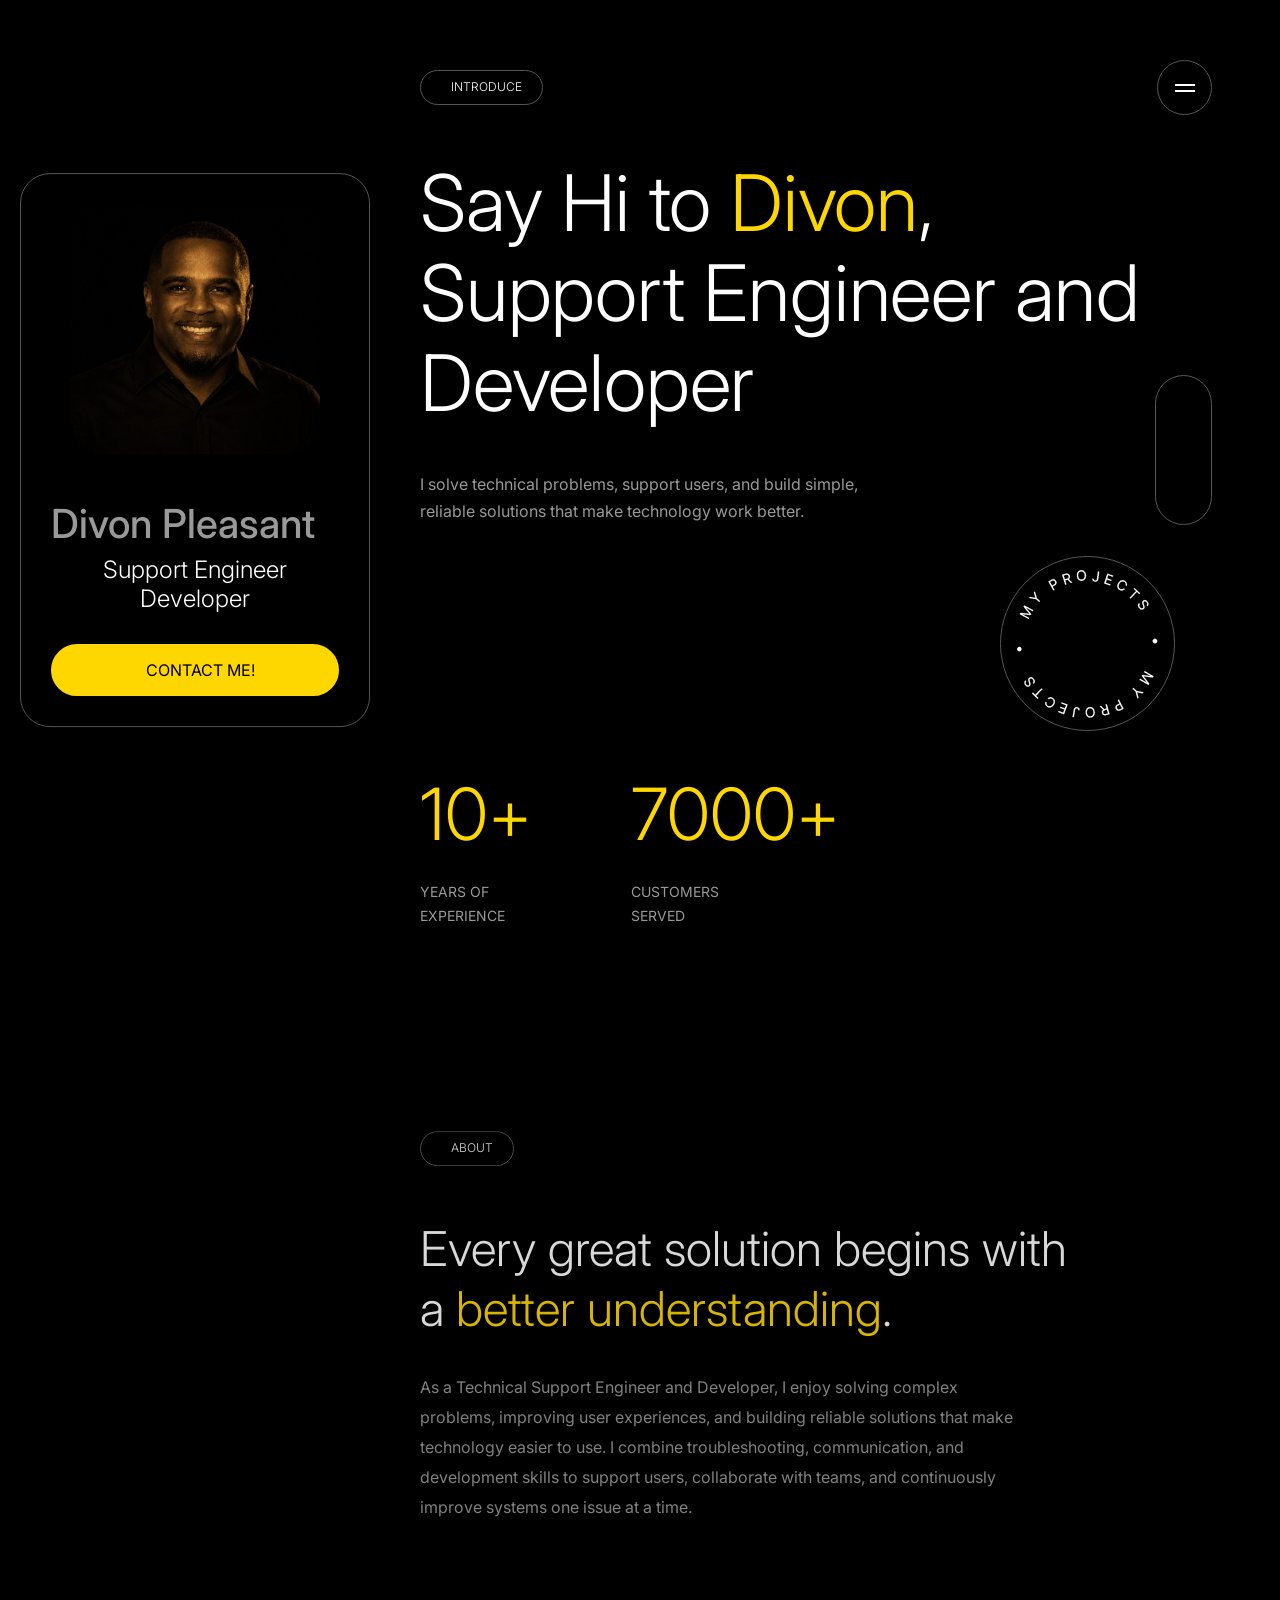
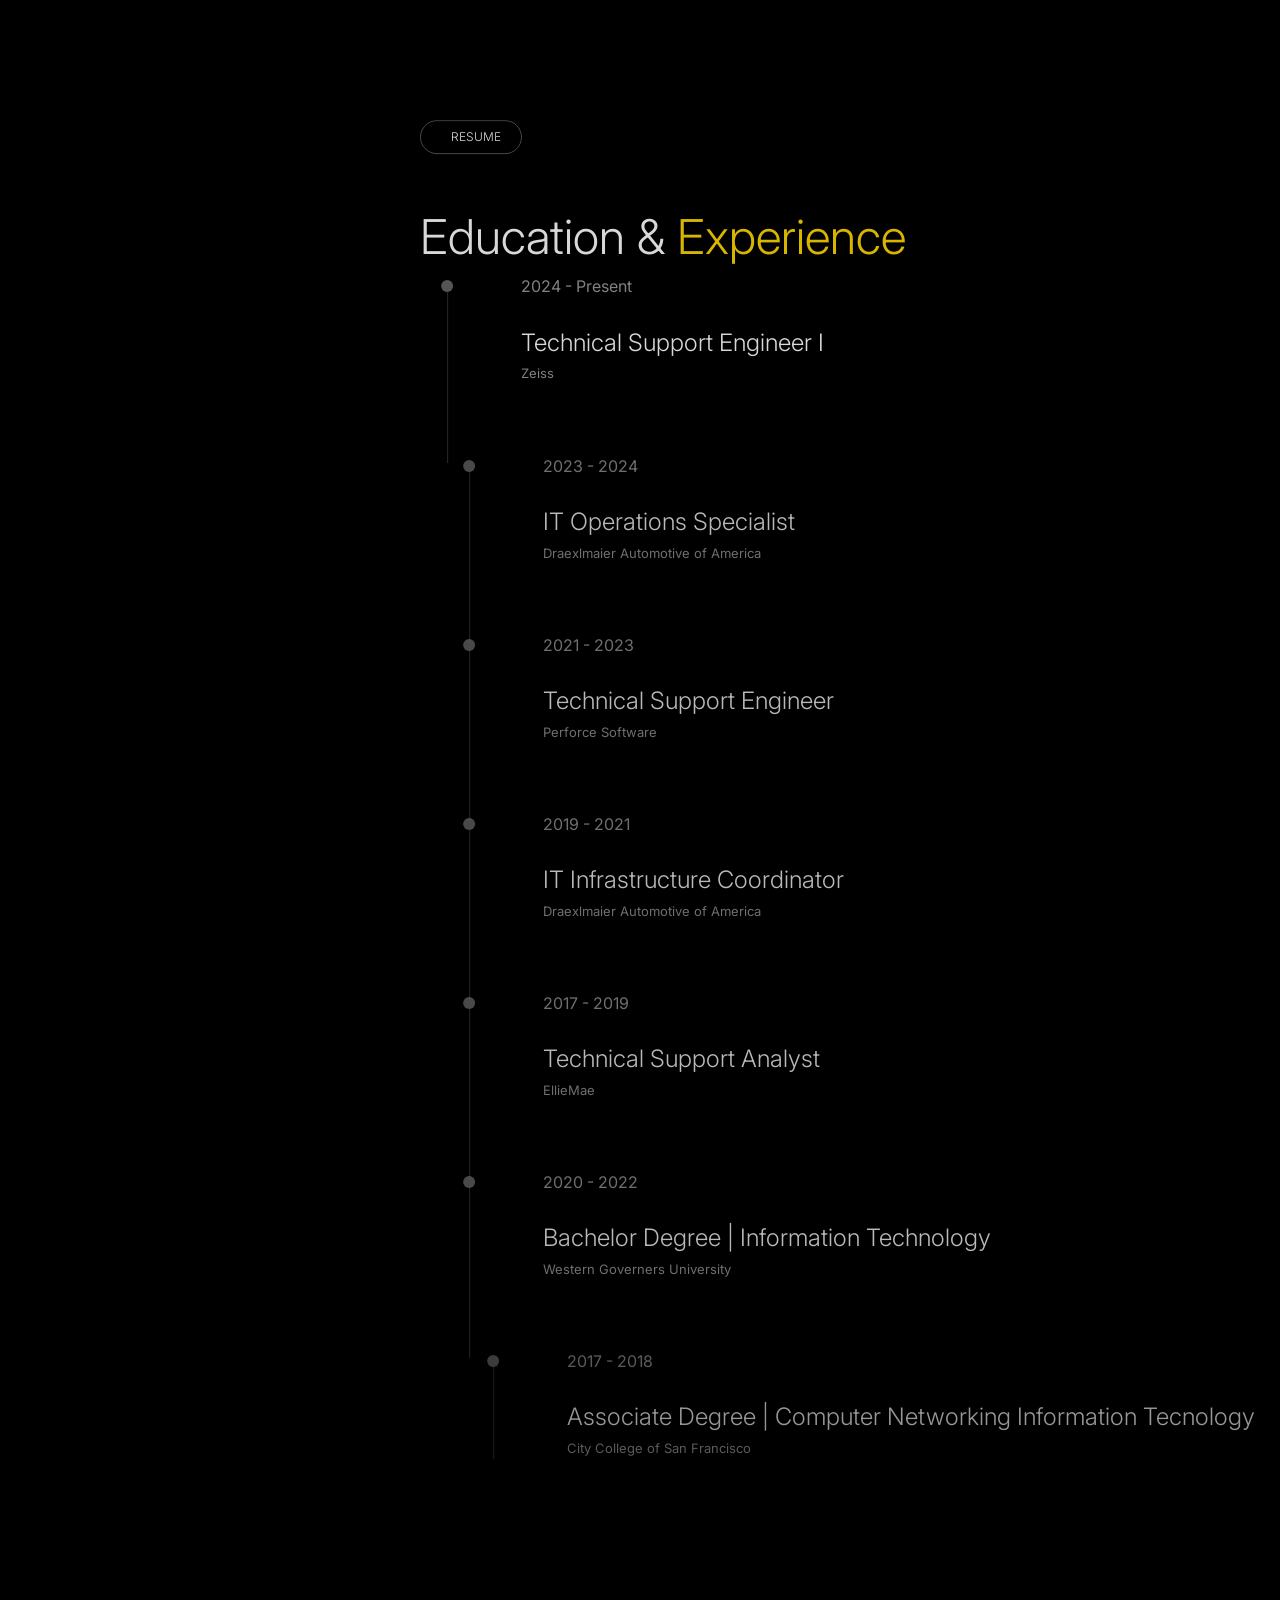
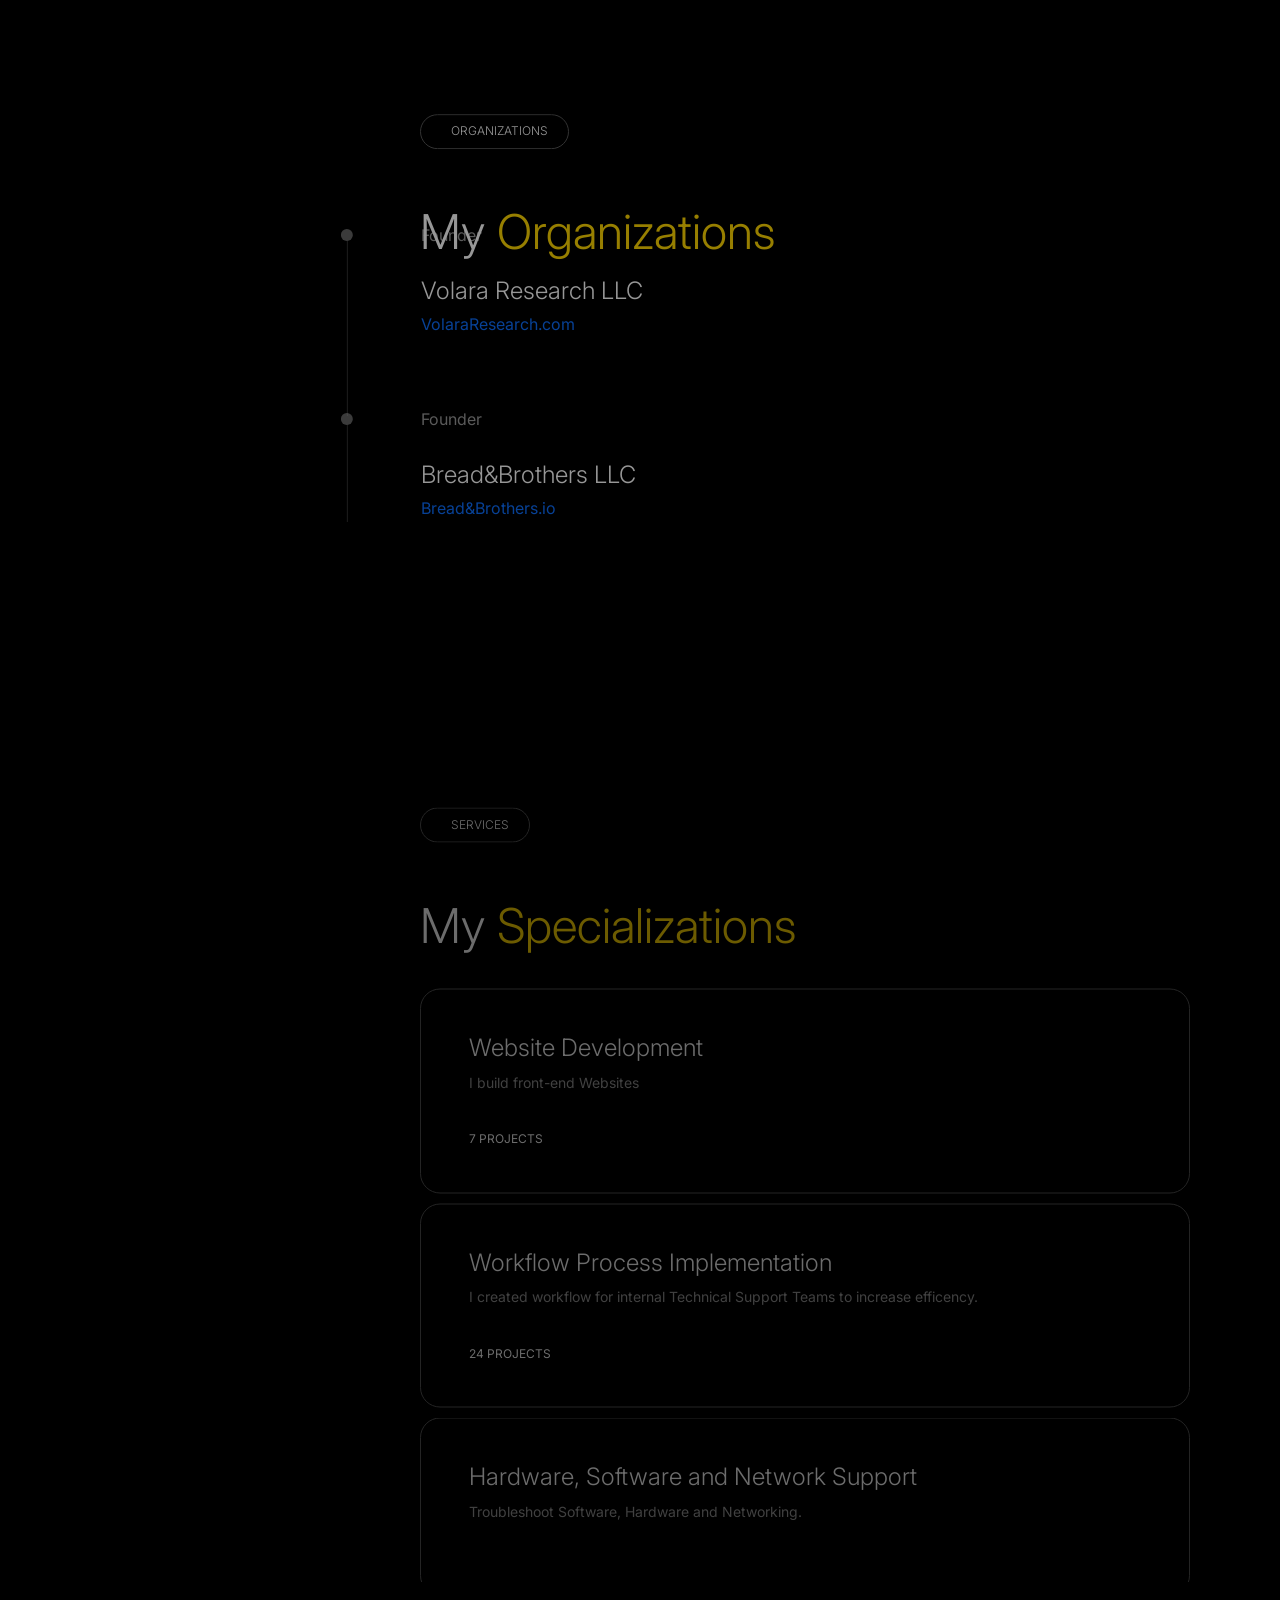
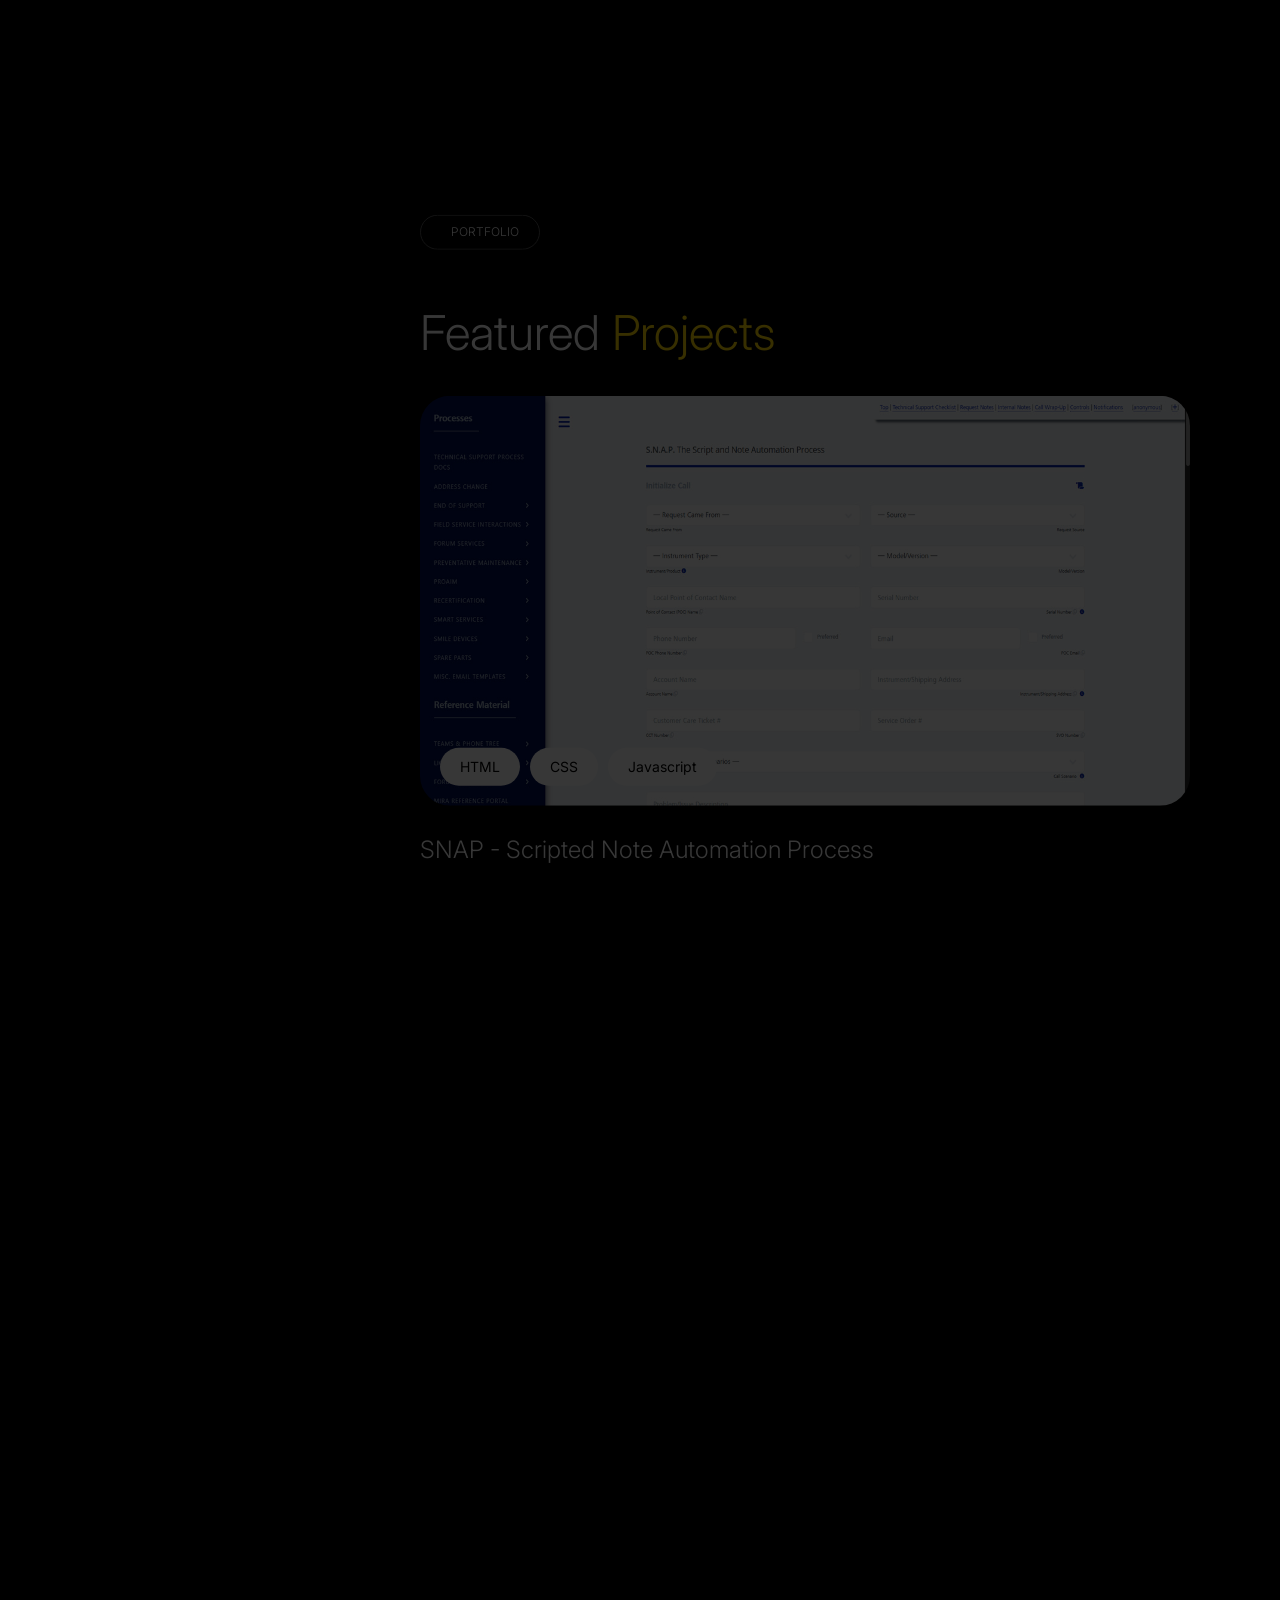
==== commit 4742a67e: "image changes" ====
--- a/docs/index.html
+++ b/docs/index.html
@@ -701,7 +701,7 @@
                                     <div class="col-md-12">
                                         <div class="input-group">
                                             <label for="message">message</label>
-                                            <textarea name="message" id="message" placeholder="Wrire your message here ..."></textarea>
+                                            <textarea name="message" id="message" placeholder="Write your message here ..."></textarea>
                                         </div>
                                     </div>
                                     <div class="col-md-12">
